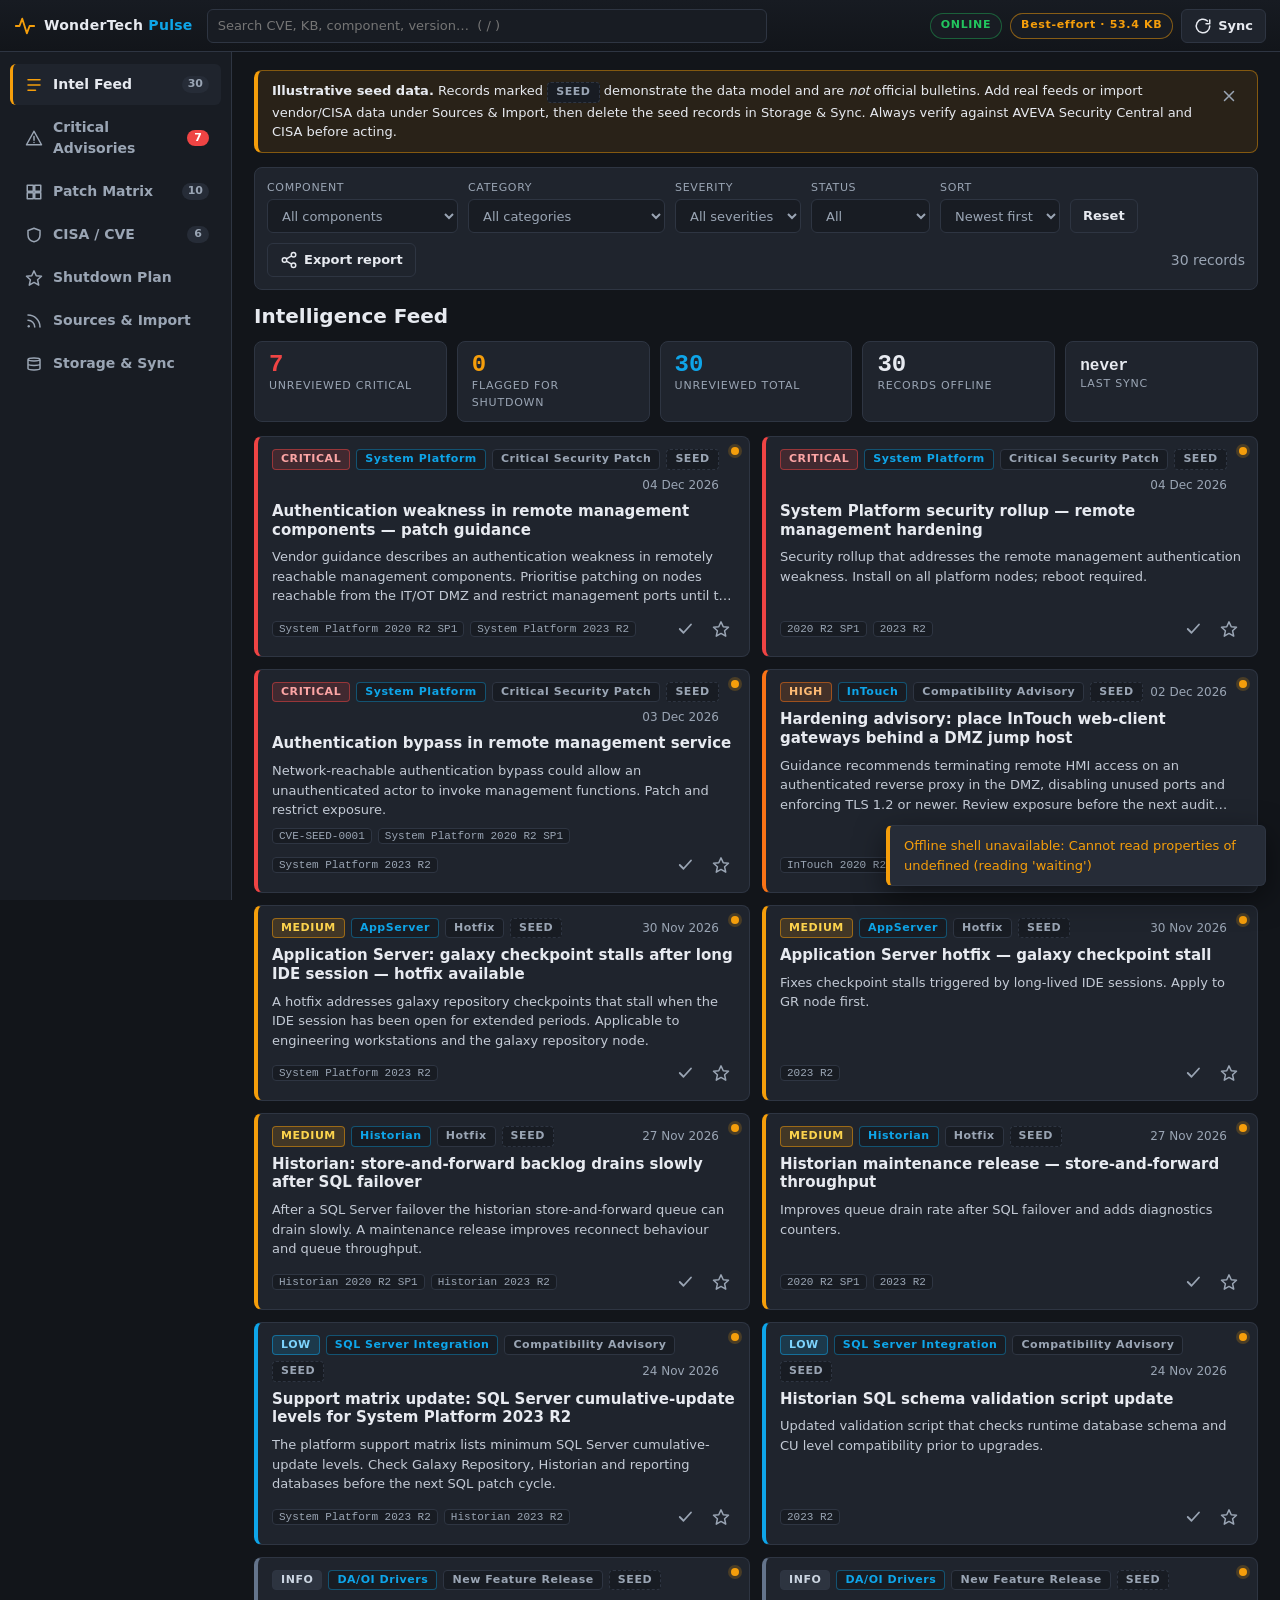
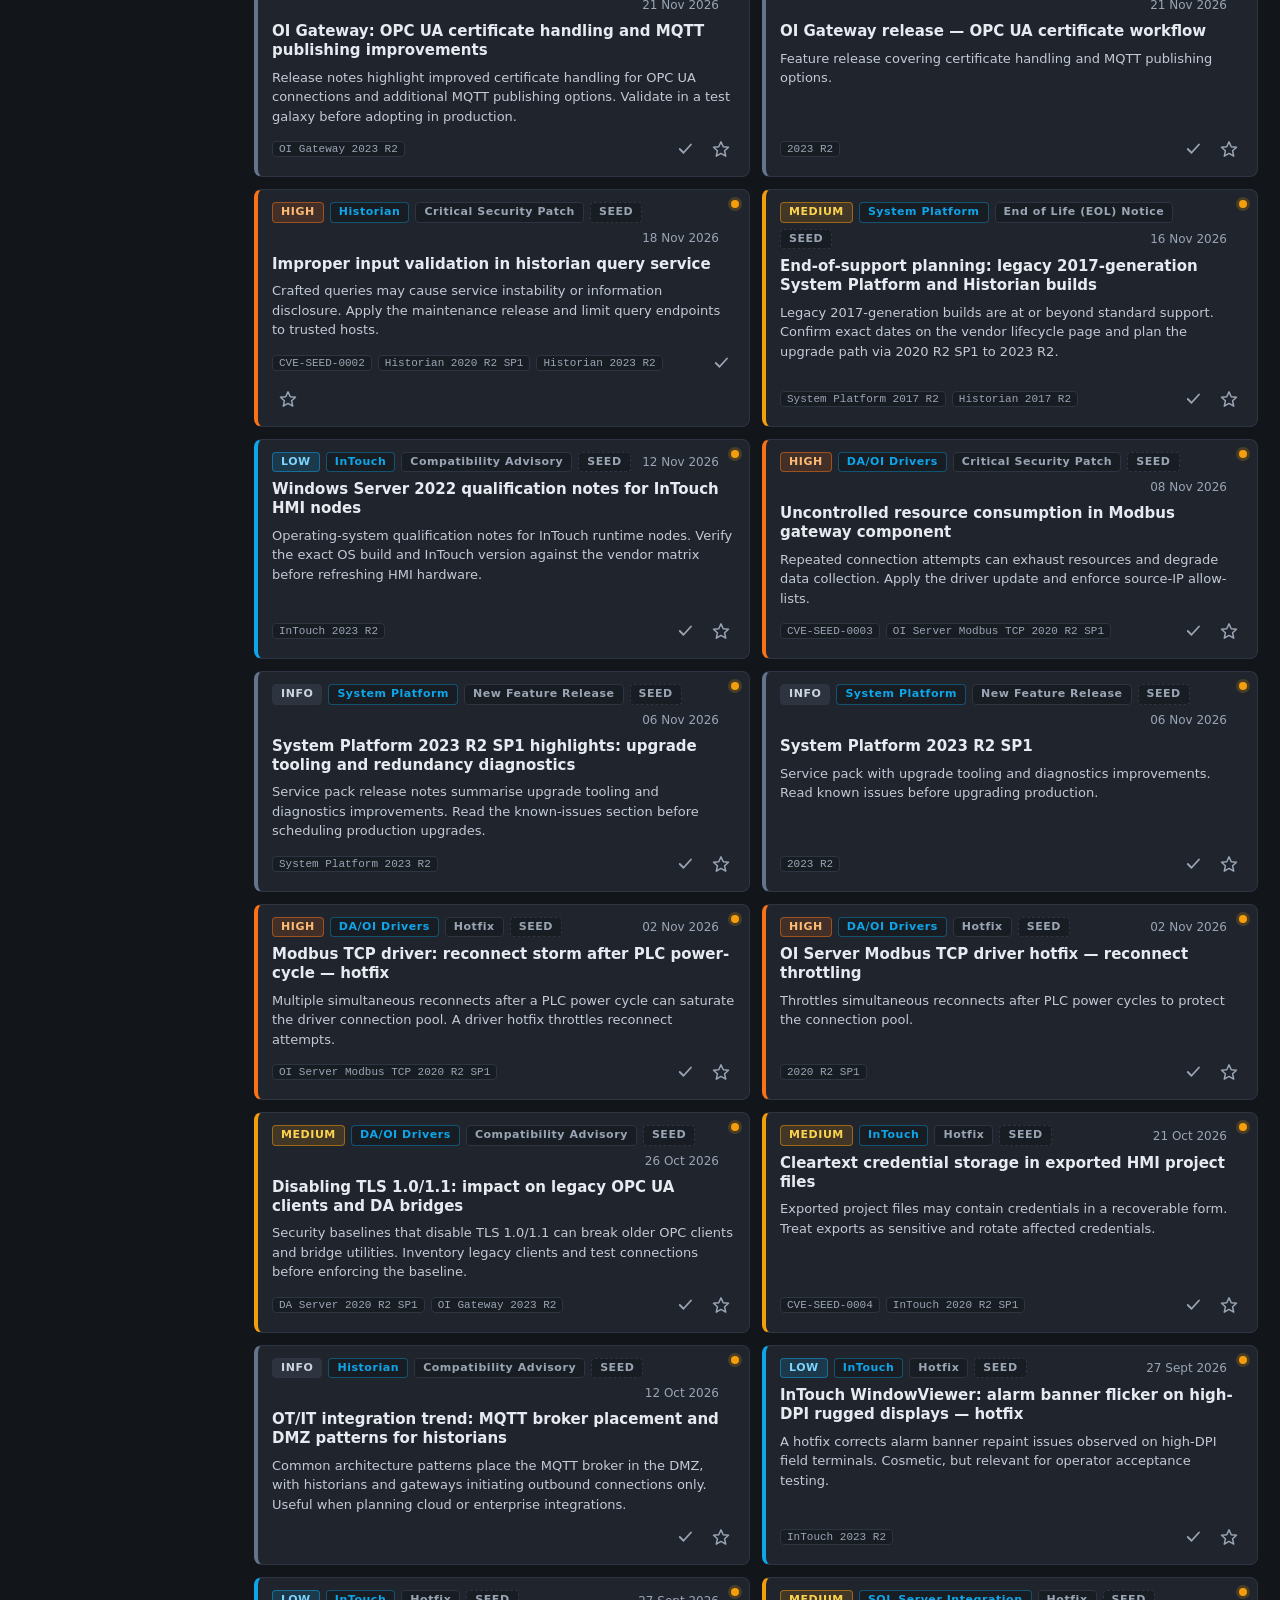
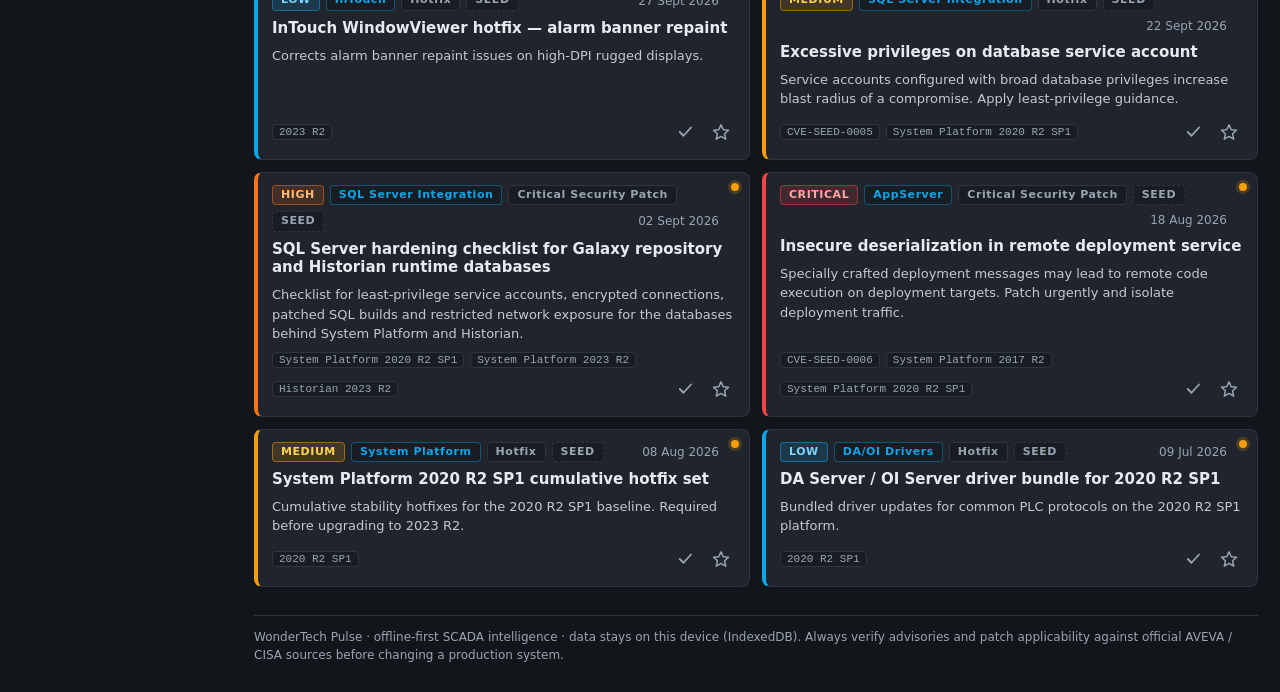
==== index.html @ a0b4e6ed "Add files via upload" ====
<!doctype html>
<html lang="en" data-theme="dark">
<head>
  <meta charset="utf-8">
  <meta name="viewport" content="width=device-width, initial-scale=1, viewport-fit=cover">
  <title>WonderTech Pulse</title>
  <meta name="description" content="Curated Wonderware / AVEVA industry news, security advisories and patch-notes aggregator for SCADA engineers. Offline-first.">
  <meta name="theme-color" content="#12151A">
  <meta name="color-scheme" content="dark">
  <meta name="mobile-web-app-capable" content="yes">
  <meta name="apple-mobile-web-app-capable" content="yes">
  <meta name="apple-mobile-web-app-status-bar-style" content="black-translucent">
  <meta name="apple-mobile-web-app-title" content="WT Pulse">
  <link rel="manifest" href="manifest.webmanifest">
  <link rel="icon" href="favicon.svg" type="image/svg+xml">
  <link rel="icon" href="favicon.ico" sizes="any">
  <link rel="apple-touch-icon" href="apple-touch-icon.png">
  <link rel="stylesheet" href="css/styles.css">
</head>
<body>

<!-- SVG icon sprite -->
<svg width="0" height="0" style="position:absolute" aria-hidden="true" focusable="false">
  <defs>
    <symbol id="i-pulse" viewBox="0 0 24 24"><polyline points="2 12 6 12 9 4 14 20 17 12 22 12" fill="none" stroke="currentColor" stroke-width="2" stroke-linecap="round" stroke-linejoin="round"/></symbol>
    <symbol id="i-feed" viewBox="0 0 24 24"><path d="M4 5h16M4 12h16M4 19h10" fill="none" stroke="currentColor" stroke-width="2" stroke-linecap="round"/></symbol>
    <symbol id="i-alert" viewBox="0 0 24 24"><path d="M12 3 2 21h20L12 3zM12 10v5M12 18v.01" fill="none" stroke="currentColor" stroke-width="2" stroke-linecap="round" stroke-linejoin="round"/></symbol>
    <symbol id="i-grid" viewBox="0 0 24 24"><path d="M3 3h8v8H3zM13 3h8v8h-8zM3 13h8v8H3zM13 13h8v8h-8z" fill="none" stroke="currentColor" stroke-width="2" stroke-linejoin="round"/></symbol>
    <symbol id="i-shield" viewBox="0 0 24 24"><path d="M12 3l8 3v6c0 5-3.5 8-8 9-4.5-1-8-4-8-9V6l8-3z" fill="none" stroke="currentColor" stroke-width="2" stroke-linejoin="round"/></symbol>
    <symbol id="i-star" viewBox="0 0 24 24"><polygon points="12 2.5 15 9 22 9.7 16.8 14.4 18.3 21.5 12 17.9 5.7 21.5 7.2 14.4 2 9.7 9 9" fill="none" stroke="currentColor" stroke-width="2" stroke-linejoin="round"/></symbol>
    <symbol id="i-rss" viewBox="0 0 24 24"><path d="M4 11a9 9 0 0 1 9 9M4 4a16 16 0 0 1 16 16" fill="none" stroke="currentColor" stroke-width="2" stroke-linecap="round"/><circle cx="5" cy="19" r="1.6" fill="currentColor"/></symbol>
    <symbol id="i-db" viewBox="0 0 24 24"><path d="M4 6c0-2.5 16-2.5 16 0s-16 2.5-16 0zM4 6v12c0 2.5 16 2.5 16 0V6M4 12c0 2.5 16 2.5 16 0" fill="none" stroke="currentColor" stroke-width="2" stroke-linejoin="round"/></symbol>
    <symbol id="i-refresh" viewBox="0 0 24 24"><path d="M21 12a9 9 0 1 1-3-6.7M21 4v5h-5" fill="none" stroke="currentColor" stroke-width="2" stroke-linecap="round" stroke-linejoin="round"/></symbol>
    <symbol id="i-download" viewBox="0 0 24 24"><path d="M12 3v12M7 10l5 5 5-5M4 21h16" fill="none" stroke="currentColor" stroke-width="2" stroke-linecap="round" stroke-linejoin="round"/></symbol>
    <symbol id="i-share" viewBox="0 0 24 24"><path d="M18 8a3 3 0 1 0 0-6 3 3 0 0 0 0 6zM6 15a3 3 0 1 0 0-6 3 3 0 0 0 0 6zM18 22a3 3 0 1 0 0-6 3 3 0 0 0 0 6zM8.6 13.5l6.8 4M15.4 6.5l-6.8 4" fill="none" stroke="currentColor" stroke-width="2" stroke-linecap="round"/></symbol>
    <symbol id="i-check" viewBox="0 0 24 24"><path d="M5 12l5 5 10-11" fill="none" stroke="currentColor" stroke-width="2.4" stroke-linecap="round" stroke-linejoin="round"/></symbol>
    <symbol id="i-x" viewBox="0 0 24 24"><path d="M6 6l12 12M18 6L6 18" fill="none" stroke="currentColor" stroke-width="2" stroke-linecap="round"/></symbol>
    <symbol id="i-plus" viewBox="0 0 24 24"><path d="M12 5v14M5 12h14" fill="none" stroke="currentColor" stroke-width="2" stroke-linecap="round"/></symbol>
    <symbol id="i-file" viewBox="0 0 24 24"><path d="M6 2h9l5 5v15H6zM14 2v6h6" fill="none" stroke="currentColor" stroke-width="2" stroke-linejoin="round"/></symbol>
    <symbol id="i-install" viewBox="0 0 24 24"><path d="M12 3v10M8 9l4 4 4-4M5 17v3h14v-3" fill="none" stroke="currentColor" stroke-width="2" stroke-linecap="round" stroke-linejoin="round"/></symbol>
  </defs>
</svg>

<a class="skip-link" href="#view">Skip to content</a>

<header class="titlebar" id="titlebar">
  <div class="tb-brand">
    <svg class="i brand-i" aria-hidden="true"><use href="#i-pulse"/></svg>
    <span class="tb-title">WonderTech <b>Pulse</b></span>
  </div>
  <div class="tb-search no-drag">
    <input id="q" type="search" placeholder="Search CVE, KB, component, version…  ( / )" aria-label="Search all records" autocomplete="off" spellcheck="false">
  </div>
  <div class="tb-actions no-drag">
    <span id="netChip" class="chip chip-ok" title="Network status">ONLINE</span>
    <button id="storageChip" class="chip chip-btn" data-action="goto-storage" title="Storage persistence status">Storage…</button>
    <button id="btnSync" class="btn" data-action="sync" title="Run feed sync and retention now"><svg class="i" aria-hidden="true"><use href="#i-refresh"/></svg><span class="btn-label">Sync</span></button>
    <button id="btnInstall" class="btn btn-accent" data-action="install" hidden><svg class="i" aria-hidden="true"><use href="#i-install"/></svg><span class="btn-label">Install</span></button>
  </div>
</header>

<div class="layout">
  <nav class="nav" id="nav" aria-label="Primary">
    <a href="#/feed" data-view="feed"><svg class="i" aria-hidden="true"><use href="#i-feed"/></svg><span class="nav-label">Intel Feed</span><span class="count" data-count="feed">0</span></a>
    <a href="#/critical" data-view="critical"><svg class="i" aria-hidden="true"><use href="#i-alert"/></svg><span class="nav-label">Critical Advisories</span><span class="count count-red" data-count="critical">0</span></a>
    <a href="#/matrix" data-view="matrix"><svg class="i" aria-hidden="true"><use href="#i-grid"/></svg><span class="nav-label">Patch Matrix</span><span class="count" data-count="matrix">0</span></a>
    <a href="#/cisa" data-view="cisa"><svg class="i" aria-hidden="true"><use href="#i-shield"/></svg><span class="nav-label">CISA / CVE</span><span class="count" data-count="cisa">0</span></a>
    <a href="#/flagged" data-view="flagged"><svg class="i" aria-hidden="true"><use href="#i-star"/></svg><span class="nav-label">Shutdown Plan</span><span class="count count-amber" data-count="flagged">0</span></a>
    <a href="#/sources" data-view="sources"><svg class="i" aria-hidden="true"><use href="#i-rss"/></svg><span class="nav-label">Sources &amp; Import</span></a>
    <a href="#/storage" data-view="storage"><svg class="i" aria-hidden="true"><use href="#i-db"/></svg><span class="nav-label">Storage &amp; Sync</span></a>
  </nav>

  <main id="main">
    <div id="banner" class="banner" hidden></div>

    <section id="filters" class="filters" aria-label="Filters">
      <label>Component
        <select data-filter="component"><option value="">All components</option></select>
      </label>
      <label>Category
        <select data-filter="category"><option value="">All categories</option></select>
      </label>
      <label>Severity
        <select data-filter="severity"><option value="">All severities</option></select>
      </label>
      <label>Status
        <select data-filter="status">
          <option value="all">All</option>
          <option value="unread">Unreviewed</option>
          <option value="read">Reviewed</option>
        </select>
      </label>
      <label>Sort
        <select data-filter="sort">
          <option value="date-desc">Newest first</option>
          <option value="date-asc">Oldest first</option>
          <option value="severity">Severity</option>
          <option value="component">Component</option>
        </select>
      </label>
      <button class="btn ghost" data-action="clear-filters" type="button">Reset</button>
      <button class="btn" data-action="open-export" type="button"><svg class="i" aria-hidden="true"><use href="#i-share"/></svg><span class="btn-label">Export report</span></button>
      <span id="resultCount" class="muted result-count" aria-live="polite"></span>
    </section>

    <section id="view" tabindex="-1" aria-live="polite"></section>

    <footer class="foot muted">
      WonderTech Pulse · offline-first SCADA intelligence · data stays on this device (IndexedDB).
      Always verify advisories and patch applicability against official AVEVA / CISA sources before changing a production system.
    </footer>
  </main>
</div>

<!-- Detail dialog -->
<dialog id="detail" aria-labelledby="detailTitle"><div class="dlg-body" id="detailBody"></div></dialog>

<!-- Export dialog -->
<dialog id="exportDlg" aria-labelledby="exportTitle">
  <div class="dlg-body">
    <div class="dlg-head"><h2 id="exportTitle">Export report</h2><button class="icon-btn" data-action="close-dialog" aria-label="Close"><svg class="i"><use href="#i-x"/></svg></button></div>
    <p class="muted">Generate an offline report for a maintenance shutdown meeting.</p>
    <fieldset class="radio-group"><legend>Scope</legend>
      <label><input type="radio" name="exScope" value="flagged" checked> Items flagged for shutdown plan</label>
      <label><input type="radio" name="exScope" value="view"> Current view (with active filters)</label>
      <label><input type="radio" name="exScope" value="all"> Everything in local database</label>
    </fieldset>
    <fieldset class="radio-group"><legend>Format</legend>
      <label><input type="radio" name="exFormat" value="text" checked> Formatted text (.txt)</label>
      <label><input type="radio" name="exFormat" value="json"> JSON (.json)</label>
    </fieldset>
    <p id="exportInfo" class="muted"></p>
    <div class="dlg-actions">
      <button class="btn btn-accent" data-action="export-download"><svg class="i"><use href="#i-download"/></svg><span class="btn-label">Download</span></button>
      <button class="btn" data-action="export-share"><svg class="i"><use href="#i-share"/></svg><span class="btn-label">Share</span></button>
      <button class="btn" data-action="export-copy"><svg class="i"><use href="#i-file"/></svg><span class="btn-label">Copy</span></button>
    </div>
  </div>
</dialog>

<!-- Add feed dialog -->
<dialog id="feedDlg" aria-labelledby="feedTitle">
  <form class="dlg-body" id="feedForm" autocomplete="off">
    <div class="dlg-head"><h2 id="feedTitle">Add custom RSS / Atom / JSON feed</h2><button type="button" class="icon-btn" data-action="close-dialog" aria-label="Close"><svg class="i"><use href="#i-x"/></svg></button></div>
    <label class="field">Feed name
      <input id="feedName" type="text" placeholder="e.g. Vendor security bulletins" required maxlength="80">
    </label>
    <label class="field">Feed URL
      <input id="feedUrl" type="url" placeholder="https://example.com/feed.xml" required>
    </label>
    <label class="field">Default component (optional)
      <select id="feedComponent"><option value="">Auto-detect from content</option></select>
    </label>
    <p class="muted small">Browsers only allow feeds that send CORS headers. If a source is blocked, configure a CORS proxy prefix under Sources &amp; Import → Settings, or import the feed file manually.</p>
    <div class="dlg-actions">
      <button class="btn btn-accent" type="submit">Test &amp; add feed</button>
      <button class="btn ghost" type="button" data-action="close-dialog">Cancel</button>
    </div>
  </form>
</dialog>

<div id="toasts" class="toasts" aria-live="polite" aria-atomic="false"></div>

<noscript><p style="padding:2rem;color:#fff">WonderTech Pulse requires JavaScript.</p></noscript>

<script src="js/db.js"></script>
<script src="js/feeds.js"></script>
<script src="js/pwa-handler.js"></script>
<script src="js/app.js"></script>
</body>
</html>
---- css/styles.css ----
/* WonderTech Pulse — industrial OT dark theme */
:root {
  --bg: #12151A;
  --panel: #1F242D;
  --panel-2: #181C23;
  --panel-3: #262C37;
  --line: #2E3542;
  --text: #E7EAF0;
  --muted: #9AA5B4;
  --amber: #F59E0B;
  --red: #EF4444;
  --cyan: #0EA5E9;
  --green: #22C55E;
  --orange: #F97316;
  --slate: #64748B;
  --radius: 8px;
  --font: "Segoe UI", system-ui, -apple-system, "Helvetica Neue", Arial, sans-serif;
  --mono: ui-monospace, "Cascadia Mono", "SF Mono", Consolas, "Liberation Mono", monospace;
  --safe-t: env(safe-area-inset-top, 0px);
  --safe-r: env(safe-area-inset-right, 0px);
  --safe-b: env(safe-area-inset-bottom, 0px);
  --safe-l: env(safe-area-inset-left, 0px);
  --nav-w: 232px;
  --tb-h: 52px;
}

* { box-sizing: border-box; }
html { color-scheme: dark; -webkit-text-size-adjust: 100%; }
body {
  margin: 0;
  background: var(--bg);
  color: var(--text);
  font: 14px/1.5 var(--font);
  min-height: 100vh;
  padding-left: var(--safe-l);
  padding-right: var(--safe-r);
}
a { color: var(--cyan); }
h1, h2, h3, h4 { margin: 0; line-height: 1.25; }
button, input, select, textarea { font: inherit; color: inherit; }
.muted { color: var(--muted); }
.small { font-size: 12px; }
.mono { font-family: var(--mono); }
[hidden] { display: none !important; }
.i { width: 18px; height: 18px; flex: none; }
.skip-link { position: absolute; left: -999px; top: 0; background: var(--amber); color: #000; padding: 8px 12px; z-index: 200; }
.skip-link:focus { left: 8px; top: 8px; }
:focus-visible { outline: 2px solid var(--cyan); outline-offset: 2px; }

/* ---------- Title bar (Window Controls Overlay aware) ---------- */
.titlebar {
  position: sticky; top: 0; z-index: 60;
  display: flex; align-items: center; gap: 14px;
  height: calc(var(--tb-h) + var(--safe-t));
  padding: var(--safe-t) 14px 0 14px;
  background: linear-gradient(180deg, #171B22, #12151A);
  border-bottom: 1px solid var(--line);
  -webkit-app-region: drag; app-region: drag;
  user-select: none;
}
.no-drag, .titlebar button, .titlebar input, .titlebar select { -webkit-app-region: no-drag; app-region: no-drag; }
.tb-brand { display: flex; align-items: center; gap: 8px; white-space: nowrap; }
.brand-i { color: var(--amber); width: 22px; height: 22px; }
.tb-title { font-weight: 600; letter-spacing: .02em; }
.tb-title b { color: var(--cyan); }
.tb-search { flex: 1 1 280px; max-width: 560px; }
.tb-search input {
  width: 100%; height: 34px; padding: 0 12px;
  background: var(--panel-2); border: 1px solid var(--line); border-radius: 6px;
}
.tb-search input:focus { border-color: var(--cyan); outline: none; box-shadow: 0 0 0 2px rgba(14,165,233,.25); }
.tb-actions { display: flex; align-items: center; gap: 8px; margin-left: auto; }

@media (display-mode: window-controls-overlay) {
  :root { --tb-h: env(titlebar-area-height, 40px); }
  .titlebar {
    height: env(titlebar-area-height, 40px);
    padding-top: 0;
    padding-left: calc(env(titlebar-area-x, 0px) + 12px);
    padding-right: calc(100vw - env(titlebar-area-x, 0px) - env(titlebar-area-width, 100vw) + 12px);
  }
  .tb-search input, .titlebar .btn, .titlebar .chip { height: 28px; }
  .titlebar .btn { padding: 0 10px; }
}
html.wco .titlebar { box-shadow: none; }

/* ---------- Chips / buttons ---------- */
.chip {
  display: inline-flex; align-items: center; height: 26px; padding: 0 10px;
  border-radius: 999px; font-size: 11px; font-weight: 700; letter-spacing: .06em;
  border: 1px solid var(--line); background: var(--panel-2); color: var(--muted);
  white-space: nowrap;
}
.chip-ok { color: var(--green); border-color: rgba(34,197,94,.4); }
.chip-bad { color: var(--red); border-color: rgba(239,68,68,.5); }
.chip-warn { color: var(--amber); border-color: rgba(245,158,11,.5); }
.chip-btn { cursor: pointer; }
.chip-btn:hover { background: var(--panel-3); }

.btn {
  display: inline-flex; align-items: center; justify-content: center; gap: 6px;
  height: 34px; padding: 0 12px; border-radius: 6px; cursor: pointer;
  background: var(--panel); border: 1px solid var(--line); color: var(--text);
  font-weight: 600; font-size: 13px; white-space: nowrap;
}
.btn:hover { background: var(--panel-3); }
.btn:disabled { opacity: .55; cursor: progress; }
.btn-accent { background: var(--amber); border-color: var(--amber); color: #1A1204; }
.btn-accent:hover { background: #FBB02F; }
.btn-danger { background: transparent; border-color: rgba(239,68,68,.6); color: var(--red); }
.btn-danger:hover { background: rgba(239,68,68,.12); }
.btn.ghost { background: transparent; }
.icon-btn {
  display: inline-grid; place-items: center; width: 30px; height: 30px; border-radius: 6px;
  background: transparent; border: 1px solid transparent; color: var(--muted); cursor: pointer;
}
.icon-btn:hover { background: var(--panel-3); color: var(--text); }
.icon-btn[aria-pressed="true"] { color: var(--amber); }
.icon-btn[aria-pressed="true"] svg { fill: currentColor; }
.spin .i { animation: spin 1s linear infinite; }
@keyframes spin { to { transform: rotate(360deg); } }

/* ---------- Layout ---------- */
.layout { display: grid; grid-template-columns: var(--nav-w) minmax(0, 1fr); min-height: calc(100vh - var(--tb-h)); }
.nav {
  position: sticky; top: calc(var(--tb-h) + var(--safe-t)); align-self: start;
  height: calc(100vh - var(--tb-h) - var(--safe-t));
  padding: 12px 10px; background: var(--panel-2); border-right: 1px solid var(--line);
  display: flex; flex-direction: column; gap: 2px; overflow-y: auto;
}
.nav a {
  display: flex; align-items: center; gap: 10px; padding: 10px 12px; border-radius: 6px;
  color: var(--muted); text-decoration: none; font-weight: 600;
  border-left: 3px solid transparent;
}
.nav a:hover { background: var(--panel); color: var(--text); }
.nav a.active { background: var(--panel); color: var(--text); border-left-color: var(--amber); }
.nav a.active .i { color: var(--amber); }
.nav-label { flex: 1; }
.count {
  min-width: 22px; padding: 0 6px; text-align: center; border-radius: 999px;
  font-size: 11px; font-weight: 700; background: var(--panel-3); color: var(--muted);
}
.count-red { background: var(--red); color: #fff; }
.count-amber { background: var(--amber); color: #1A1204; }
#main { padding: 18px 22px calc(28px + var(--safe-b)); min-width: 0; }
#view { outline: none; }

/* ---------- Banner / filters ---------- */
.banner {
  display: flex; gap: 12px; align-items: flex-start; justify-content: space-between;
  background: rgba(245,158,11,.1); border: 1px solid rgba(245,158,11,.45);
  border-left: 4px solid var(--amber); border-radius: var(--radius);
  padding: 10px 14px; margin-bottom: 14px; font-size: 13px;
}
.banner.info { background: rgba(14,165,233,.1); border-color: rgba(14,165,233,.45); border-left-color: var(--cyan); }
.filters {
  display: flex; flex-wrap: wrap; gap: 10px; align-items: flex-end;
  padding: 12px; margin-bottom: 14px; background: var(--panel); border: 1px solid var(--line); border-radius: var(--radius);
}
.filters label { display: flex; flex-direction: column; gap: 3px; font-size: 11px; color: var(--muted); text-transform: uppercase; letter-spacing: .06em; }
select, input[type="text"], input[type="url"], input[type="number"], input[type="search"], textarea {
  background: var(--panel-2); border: 1px solid var(--line); border-radius: 6px; padding: 6px 10px; min-height: 34px;
  text-transform: none; letter-spacing: normal; font-size: 13px;
}
select:focus, input:focus, textarea:focus { border-color: var(--cyan); outline: none; box-shadow: 0 0 0 2px rgba(14,165,233,.25); }
.result-count { margin-left: auto; align-self: center; }

/* ---------- Stats strip ---------- */
.stats { display: grid; grid-template-columns: repeat(auto-fit, minmax(150px, 1fr)); gap: 10px; margin-bottom: 14px; }
.stat { background: var(--panel); border: 1px solid var(--line); border-radius: var(--radius); padding: 10px 14px; }
.stat .n { font: 700 24px/1.1 var(--mono); }
.stat .l { font-size: 11px; color: var(--muted); text-transform: uppercase; letter-spacing: .07em; }
.stat.red .n { color: var(--red); }
.stat.amber .n { color: var(--amber); }
.stat.cyan .n { color: var(--cyan); }
.view-head { display: flex; align-items: center; gap: 12px; margin: 4px 0 12px; flex-wrap: wrap; }
.view-head h1 { font-size: 20px; }
.view-head .spacer { flex: 1; }

/* ---------- Cards ---------- */
.cards { display: grid; grid-template-columns: repeat(auto-fill, minmax(min(100%, 420px), 1fr)); gap: 12px; }
.card {
  position: relative; background: var(--panel); border: 1px solid var(--line); border-left: 4px solid var(--slate);
  border-radius: var(--radius); padding: 12px 14px; cursor: pointer; display: flex; flex-direction: column; gap: 8px;
}
.card:hover { background: var(--panel-3); }
.card.sev-critical { border-left-color: var(--red); }
.card.sev-high { border-left-color: var(--orange); }
.card.sev-medium { border-left-color: var(--amber); }
.card.sev-low { border-left-color: var(--cyan); }
.card.sev-info { border-left-color: var(--slate); }
.card.unread::after {
  content: ""; position: absolute; top: 10px; right: 10px; width: 8px; height: 8px; border-radius: 50%; background: var(--amber);
  box-shadow: 0 0 0 3px rgba(245,158,11,.2);
}
.card-top { display: flex; flex-wrap: wrap; gap: 6px; align-items: center; padding-right: 16px; }
.card h3 { font-size: 15px; }
.card p { margin: 0; color: #C3CAD5; font-size: 13px; display: -webkit-box; -webkit-line-clamp: 3; -webkit-box-orient: vertical; overflow: hidden; }
.card-foot { display: flex; align-items: center; gap: 6px; flex-wrap: wrap; margin-top: auto; }
.card-foot .spacer { flex: 1; }
.time { font-size: 12px; color: var(--muted); margin-left: auto; }

.badge {
  display: inline-block; padding: 1px 8px; border-radius: 4px; font-size: 11px; font-weight: 700;
  letter-spacing: .05em; border: 1px solid var(--line); background: var(--panel-2); color: var(--muted); white-space: nowrap;
}
.badge.sev-critical { background: rgba(239,68,68,.16); color: #FCA5A5; border-color: rgba(239,68,68,.5); }
.badge.sev-high { background: rgba(249,115,22,.16); color: #FDBA74; border-color: rgba(249,115,22,.5); }
.badge.sev-medium { background: rgba(245,158,11,.16); color: #FCD34D; border-color: rgba(245,158,11,.5); }
.badge.sev-low { background: rgba(14,165,233,.16); color: #7DD3FC; border-color: rgba(14,165,233,.5); }
.badge.sev-info { background: rgba(100,116,139,.2); color: #CBD5E1; }
.badge.comp { color: var(--cyan); border-color: rgba(14,165,233,.4); }
.badge.seed { color: var(--muted); border-style: dashed; }
.badge.rem-open { color: #FCA5A5; border-color: rgba(239,68,68,.5); }
.badge.rem-mitigated { color: #FCD34D; border-color: rgba(245,158,11,.5); }
.badge.rem-patched { color: #86EFAC; border-color: rgba(34,197,94,.5); }
.badge.rem-not-affected { color: #CBD5E1; }
.vchip { font: 11px var(--mono); padding: 1px 6px; border-radius: 4px; background: var(--panel-2); border: 1px solid var(--line); color: var(--muted); }

/* ---------- Tables ---------- */
.table-wrap { overflow-x: auto; border: 1px solid var(--line); border-radius: var(--radius); background: var(--panel); margin-bottom: 16px; }
table { width: 100%; border-collapse: collapse; font-size: 13px; min-width: 760px; }
th, td { padding: 9px 12px; text-align: left; vertical-align: top; border-bottom: 1px solid var(--line); }
th { font-size: 11px; text-transform: uppercase; letter-spacing: .07em; color: var(--muted); background: var(--panel-2); position: sticky; top: 0; }
tbody tr { cursor: pointer; }
tbody tr:hover { background: var(--panel-3); }
tbody tr:last-child td { border-bottom: 0; }
.cvss { font: 700 13px var(--mono); }
.cvss.c { color: var(--red); } .cvss.h { color: var(--orange); } .cvss.m { color: var(--amber); } .cvss.l { color: var(--cyan); }
.group-title { display: flex; align-items: center; gap: 10px; margin: 18px 0 8px; font-size: 15px; }
.group-title .badge { font-weight: 600; }

/* ---------- Panels (sources/storage) ---------- */
.panel { background: var(--panel); border: 1px solid var(--line); border-radius: var(--radius); padding: 14px 16px; margin-bottom: 14px; }
.panel h2 { font-size: 15px; margin-bottom: 10px; }
.panel-grid { display: grid; grid-template-columns: repeat(auto-fit, minmax(min(100%, 420px), 1fr)); gap: 14px; }
.row { display: flex; gap: 10px; align-items: center; flex-wrap: wrap; }
.row.between { justify-content: space-between; }
.meter { height: 10px; border-radius: 999px; background: var(--panel-2); border: 1px solid var(--line); overflow: hidden; margin: 8px 0; }
.meter > span { display: block; height: 100%; background: linear-gradient(90deg, var(--cyan), var(--amber)); min-width: 2px; }
.kv { display: grid; grid-template-columns: max-content 1fr; gap: 4px 14px; margin: 0; }
.kv dt { color: var(--muted); }
.kv dd { margin: 0; word-break: break-word; }
.inspector-line { font: 600 13px var(--mono); padding: 10px 12px; background: var(--panel-2); border: 1px solid var(--line); border-radius: 6px; }
.ok { color: var(--green); } .bad { color: var(--red); } .warn { color: var(--amber); }
.empty { text-align: center; padding: 48px 16px; color: var(--muted); border: 1px dashed var(--line); border-radius: var(--radius); }
.cap-list { list-style: none; margin: 0; padding: 0; display: grid; gap: 6px; }
.cap-list li { display: flex; gap: 8px; align-items: baseline; }
.dot { width: 9px; height: 9px; border-radius: 50%; background: var(--slate); flex: none; transform: translateY(1px); }
.dot.on { background: var(--green); } .dot.off { background: var(--red); } .dot.mid { background: var(--amber); }
.field { display: flex; flex-direction: column; gap: 4px; margin-bottom: 12px; font-size: 12px; color: var(--muted); }
.field input, .field select, .field textarea { color: var(--text); }
textarea { width: 100%; resize: vertical; }

/* ---------- Dialogs ---------- */
dialog {
  width: min(760px, calc(100vw - 24px)); max-height: calc(100vh - 24px); padding: 0;
  background: var(--panel); color: var(--text); border: 1px solid var(--line); border-radius: 12px;
  box-shadow: 0 24px 80px rgba(0,0,0,.6);
}
dialog::backdrop { background: rgba(5,7,10,.72); backdrop-filter: blur(2px); }
.dlg-body { padding: 18px 20px 20px; max-height: calc(100vh - 26px); overflow-y: auto; }
.dlg-head { display: flex; align-items: flex-start; gap: 12px; margin-bottom: 10px; }
.dlg-head h2 { flex: 1; font-size: 18px; }
.dlg-actions { display: flex; flex-wrap: wrap; gap: 8px; margin-top: 14px; }
.dl { display: grid; grid-template-columns: max-content 1fr; gap: 6px 16px; margin: 14px 0; padding: 12px; background: var(--panel-2); border: 1px solid var(--line); border-radius: 6px; font-size: 13px; }
.dl dt { color: var(--muted); } .dl dd { margin: 0; word-break: break-word; }
.detail-text { white-space: pre-wrap; color: #D0D6E0; margin: 10px 0; }
.radio-group { border: 1px solid var(--line); border-radius: 6px; margin: 10px 0; padding: 8px 12px; }
.radio-group legend { color: var(--muted); font-size: 11px; text-transform: uppercase; letter-spacing: .07em; padding: 0 6px; }
.radio-group label { display: flex; gap: 8px; align-items: center; padding: 3px 0; }

/* ---------- Toasts ---------- */
.toasts { position: fixed; z-index: 300; right: calc(14px + var(--safe-r)); bottom: calc(14px + var(--safe-b)); display: grid; gap: 8px; max-width: min(380px, calc(100vw - 28px)); }
.toast { background: var(--panel-3); border: 1px solid var(--line); border-left: 4px solid var(--cyan); border-radius: 6px; padding: 10px 14px; box-shadow: 0 10px 30px rgba(0,0,0,.5); font-size: 13px; display: flex; gap: 10px; align-items: center; animation: pop .18s ease-out; }
.toast.ok { border-left-color: var(--green); } .toast.warn { border-left-color: var(--amber); } .toast.err { border-left-color: var(--red); }
.toast button { margin-left: auto; }
@keyframes pop { from { transform: translateY(8px); opacity: 0; } to { transform: none; opacity: 1; } }
.foot { margin-top: 28px; padding-top: 12px; border-top: 1px solid var(--line); font-size: 12px; }

/* ---------- Responsive ---------- */
@media (max-width: 900px) {
  .layout { grid-template-columns: 1fr; }
  .nav {
    position: fixed; z-index: 70; top: auto; bottom: 0; left: 0; right: 0; height: auto;
    flex-direction: row; overflow-x: auto; padding: 6px 6px calc(6px + var(--safe-b));
    border-right: 0; border-top: 1px solid var(--line);
  }
  .nav a { flex-direction: column; gap: 2px; padding: 6px 10px; font-size: 10px; border-left: 0; border-top: 3px solid transparent; min-width: 68px; text-align: center; position: relative; }
  .nav a.active { border-top-color: var(--amber); }
  .nav .count { position: absolute; top: 0; right: 6px; font-size: 10px; min-width: 18px; }
  #main { padding: 12px 12px calc(90px + var(--safe-b)); }
  .tb-title { display: none; }
  .btn-label { display: none; }
  .titlebar .btn { padding: 0 9px; }
  .toasts { bottom: calc(80px + var(--safe-b)); }
}
@media (max-width: 560px) {
  .titlebar { gap: 8px; padding-left: 10px; padding-right: 10px; }
  #netChip { display: none; }
  .filters { padding: 10px; }
  .filters label { flex: 1 1 140px; }
  .filters .btn .btn-label { display: inline; }
}
@media (min-width: 1500px) {
  :root { --nav-w: 260px; }
  #main { padding: 22px 32px 36px; }
}
@media (prefers-reduced-motion: reduce) { * { animation: none !important; transition: none !important; } }
@media print {
  .titlebar, .nav, .filters, .toasts, .foot, .banner { display: none !important; }
  body { background: #fff; color: #000; }
  .layout { display: block; }
}
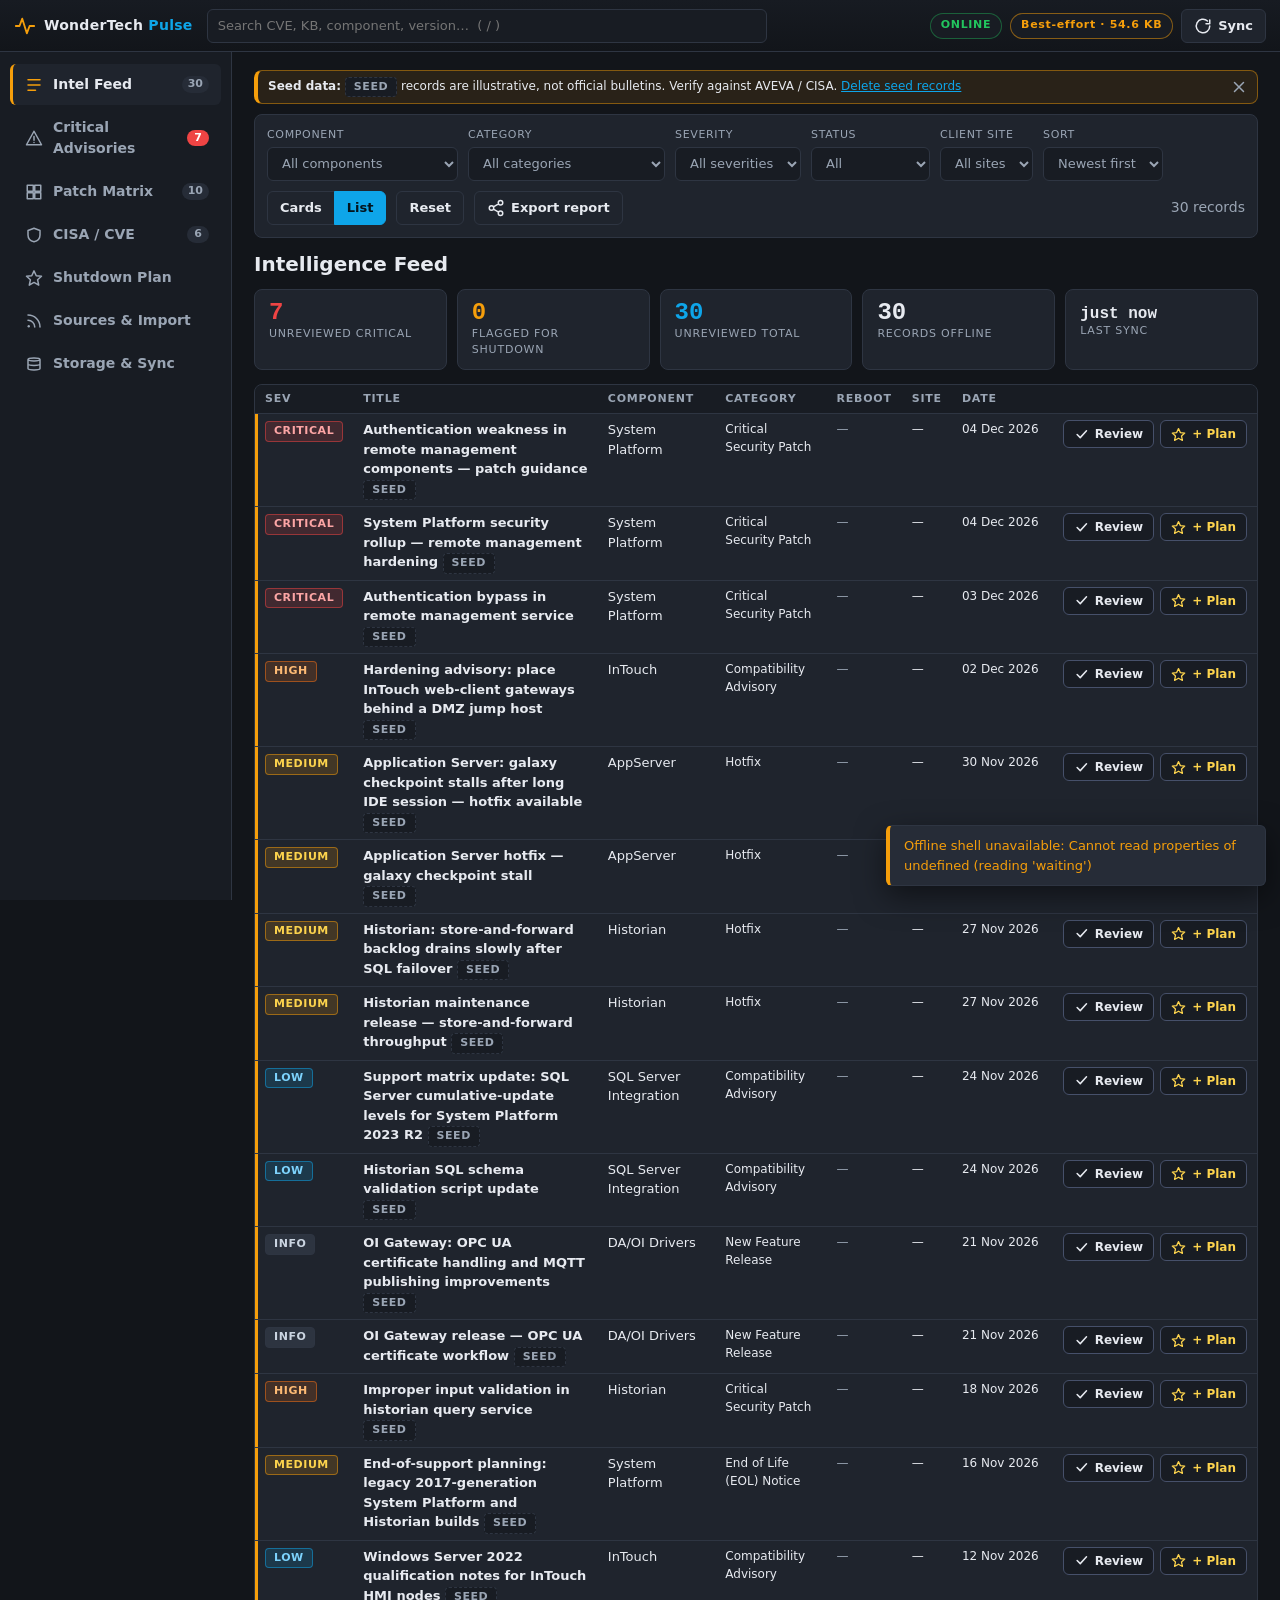
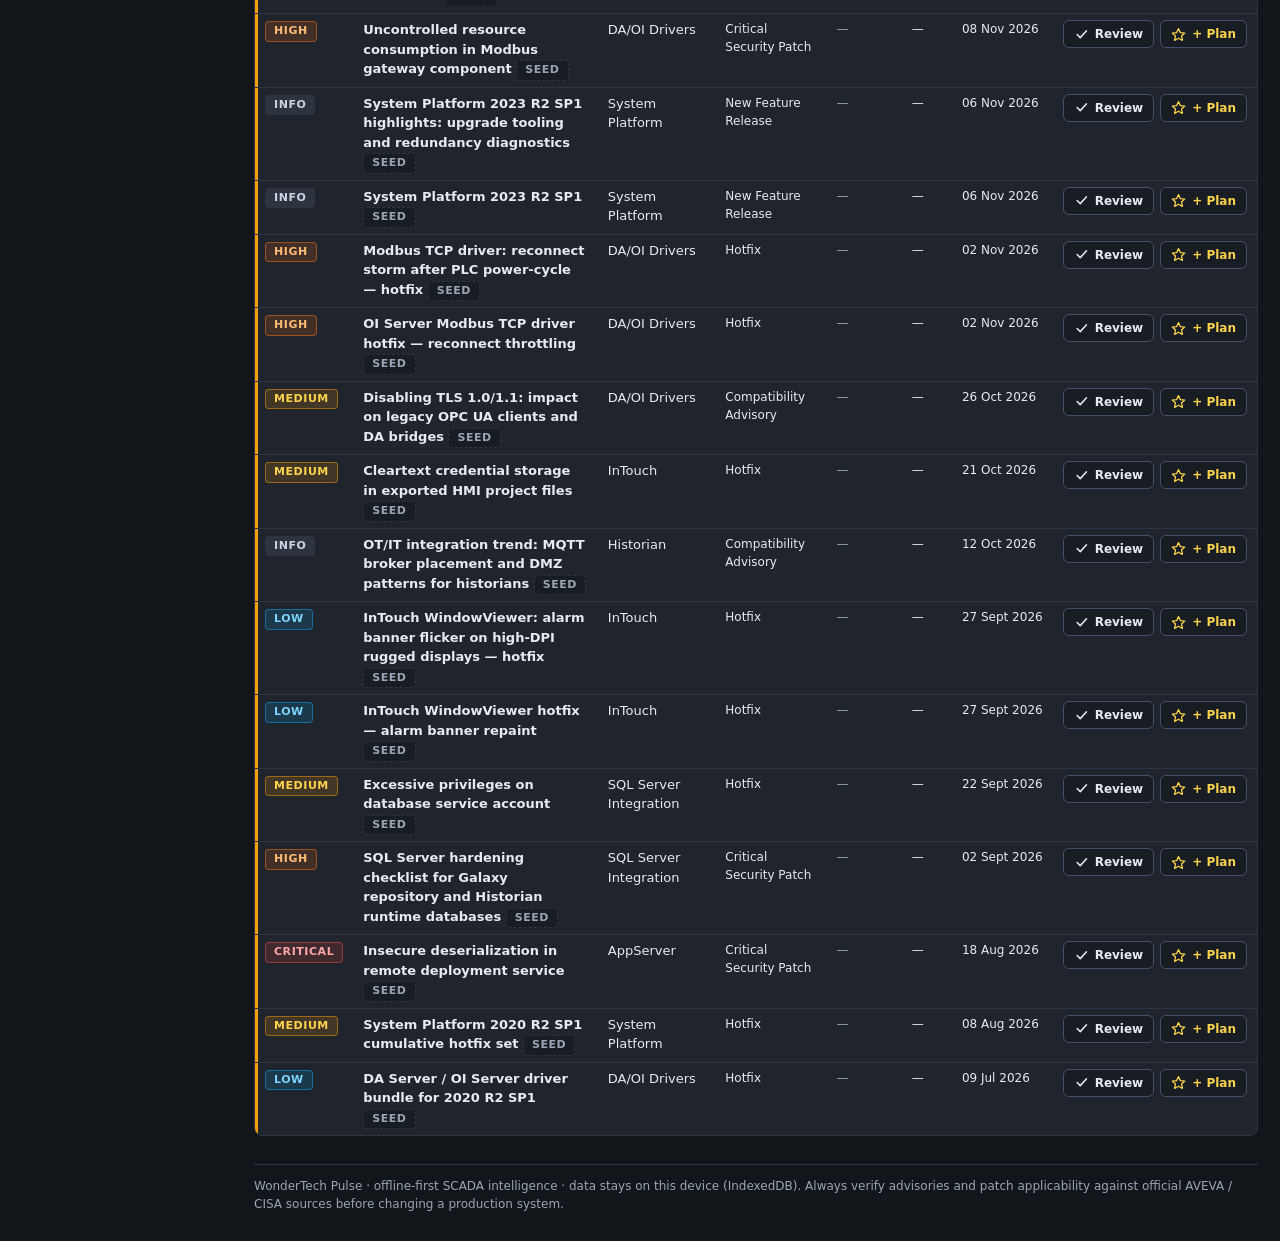
==== commit 35766095: "Add files via upload" ====
--- a/index.html
+++ b/index.html
@@ -90,6 +90,9 @@
           <option value="read">Reviewed</option>
         </select>
       </label>
+      <label>Client site
+        <select data-filter="site"><option value="">All sites</option></select>
+      </label>
       <label>Sort
         <select data-filter="sort">
           <option value="date-desc">Newest first</option>
@@ -98,6 +101,10 @@
           <option value="component">Component</option>
         </select>
       </label>
+      <div class="seg" role="group" aria-label="Layout">
+        <button type="button" class="btn" data-action="layout" data-layout="cards" aria-pressed="true">Cards</button>
+        <button type="button" class="btn" data-action="layout" data-layout="list" aria-pressed="false">List</button>
+      </div>
       <button class="btn ghost" data-action="clear-filters" type="button">Reset</button>
       <button class="btn" data-action="open-export" type="button"><svg class="i" aria-hidden="true"><use href="#i-share"/></svg><span class="btn-label">Export report</span></button>
       <span id="resultCount" class="muted result-count" aria-live="polite"></span>
@@ -126,12 +133,15 @@
       <label><input type="radio" name="exScope" value="all"> Everything in local database</label>
     </fieldset>
     <fieldset class="radio-group"><legend>Format</legend>
-      <label><input type="radio" name="exFormat" value="text" checked> Formatted text (.txt)</label>
+      <label><input type="radio" name="exFormat" value="workorder" checked> Maintenance work order (printable, save as PDF)</label>
+      <label><input type="radio" name="exFormat" value="csv"> Excel / CSV (.csv)</label>
+      <label><input type="radio" name="exFormat" value="text"> Formatted text (.txt)</label>
       <label><input type="radio" name="exFormat" value="json"> JSON (.json)</label>
     </fieldset>
     <p id="exportInfo" class="muted"></p>
     <div class="dlg-actions">
       <button class="btn btn-accent" data-action="export-download"><svg class="i"><use href="#i-download"/></svg><span class="btn-label">Download</span></button>
+      <button class="btn" data-action="export-print"><svg class="i"><use href="#i-file"/></svg><span class="btn-label">Print / PDF</span></button>
       <button class="btn" data-action="export-share"><svg class="i"><use href="#i-share"/></svg><span class="btn-label">Share</span></button>
       <button class="btn" data-action="export-copy"><svg class="i"><use href="#i-file"/></svg><span class="btn-label">Copy</span></button>
     </div>
@@ -151,6 +161,9 @@
     <label class="field">Default component (optional)
       <select id="feedComponent"><option value="">Auto-detect from content</option></select>
     </label>
+    <label class="field">Keyword filter (optional, regex — keep only matching items)
+      <input id="feedFilter" type="text" placeholder="aveva|wonderware|intouch" maxlength="200">
+    </label>
     <p class="muted small">Browsers only allow feeds that send CORS headers. If a source is blocked, configure a CORS proxy prefix under Sources &amp; Import → Settings, or import the feed file manually.</p>
     <div class="dlg-actions">
       <button class="btn btn-accent" type="submit">Test &amp; add feed</button>
--- a/css/styles.css
+++ b/css/styles.css
@@ -313,3 +313,38 @@
   body { background: #fff; color: #000; }
   .layout { display: block; }
 }
+
+/* ---------- v1.1: labelled action chips, list layout, slide-over drawer ---------- */
+.act { height: 28px; padding: 0 10px; font-size: 12px; border-color: #46506A; background: var(--panel-2); }
+.act .i { width: 15px; height: 15px; }
+.act[data-action="toggle-bm"][aria-pressed="true"] { background: rgba(245,158,11,.18); border-color: var(--amber); color: var(--amber); }
+.act[data-action="toggle-bm"][aria-pressed="true"] svg { fill: currentColor; }
+.act[data-action="toggle-read"][aria-pressed="true"] { background: rgba(34,197,94,.14); border-color: rgba(34,197,94,.7); color: #86EFAC; }
+.act[data-action="toggle-bm"]:not([aria-pressed="true"]) { color: #FCD34D; }
+.act-row { display: inline-flex; gap: 6px; justify-content: flex-end; }
+.seg { display: inline-flex; }
+.seg .btn { border-radius: 0; height: 34px; }
+.seg .btn:first-child { border-radius: 6px 0 0 6px; }
+.seg .btn:last-child { border-radius: 0 6px 6px 0; margin-left: -1px; }
+.seg .btn[aria-pressed="true"] { background: var(--cyan); border-color: var(--cyan); color: #04141D; }
+.list-table td, .list-table th { padding: 6px 10px; }
+.list-table tr.unread td:first-child { box-shadow: inset 3px 0 0 var(--amber); }
+.list-table .ttl { font-weight: 600; }
+.pill-ok { color: #86EFAC; } .pill-no { color: var(--muted); } .pill-warn { color: #FCD34D; } .pill-bad { color: #FCA5A5; }
+.banner.slim { padding: 4px 10px; margin-bottom: 10px; font-size: 12px; align-items: center; }
+.banner.slim .icon-btn { width: 24px; height: 24px; }
+
+dialog#detail {
+  width: min(580px, 100vw); max-width: 100vw; height: 100dvh; max-height: 100dvh;
+  margin: 0 0 0 auto; border-radius: 0; border-width: 0 0 0 1px;
+  animation: slidein .2s ease-out;
+}
+dialog#detail .dlg-body { max-height: 100dvh; height: 100%; padding-bottom: calc(20px + var(--safe-b)); }
+@keyframes slidein { from { transform: translateX(40px); opacity: .4; } to { transform: none; opacity: 1; } }
+.plan-grid { display: grid; grid-template-columns: 1fr 1fr; gap: 10px; margin: 12px 0; }
+.plan-grid .field { margin: 0; }
+.plan-grid .wide { grid-column: 1 / -1; }
+.hash-box { border: 1px solid var(--line); border-radius: 6px; padding: 10px 12px; margin: 12px 0; background: var(--panel-2); }
+.hash-box h3 { font-size: 13px; margin-bottom: 8px; }
+.hash-result { font: 600 12px var(--mono); word-break: break-all; margin-top: 8px; }
+@media (max-width: 560px) { .plan-grid { grid-template-columns: 1fr; } }
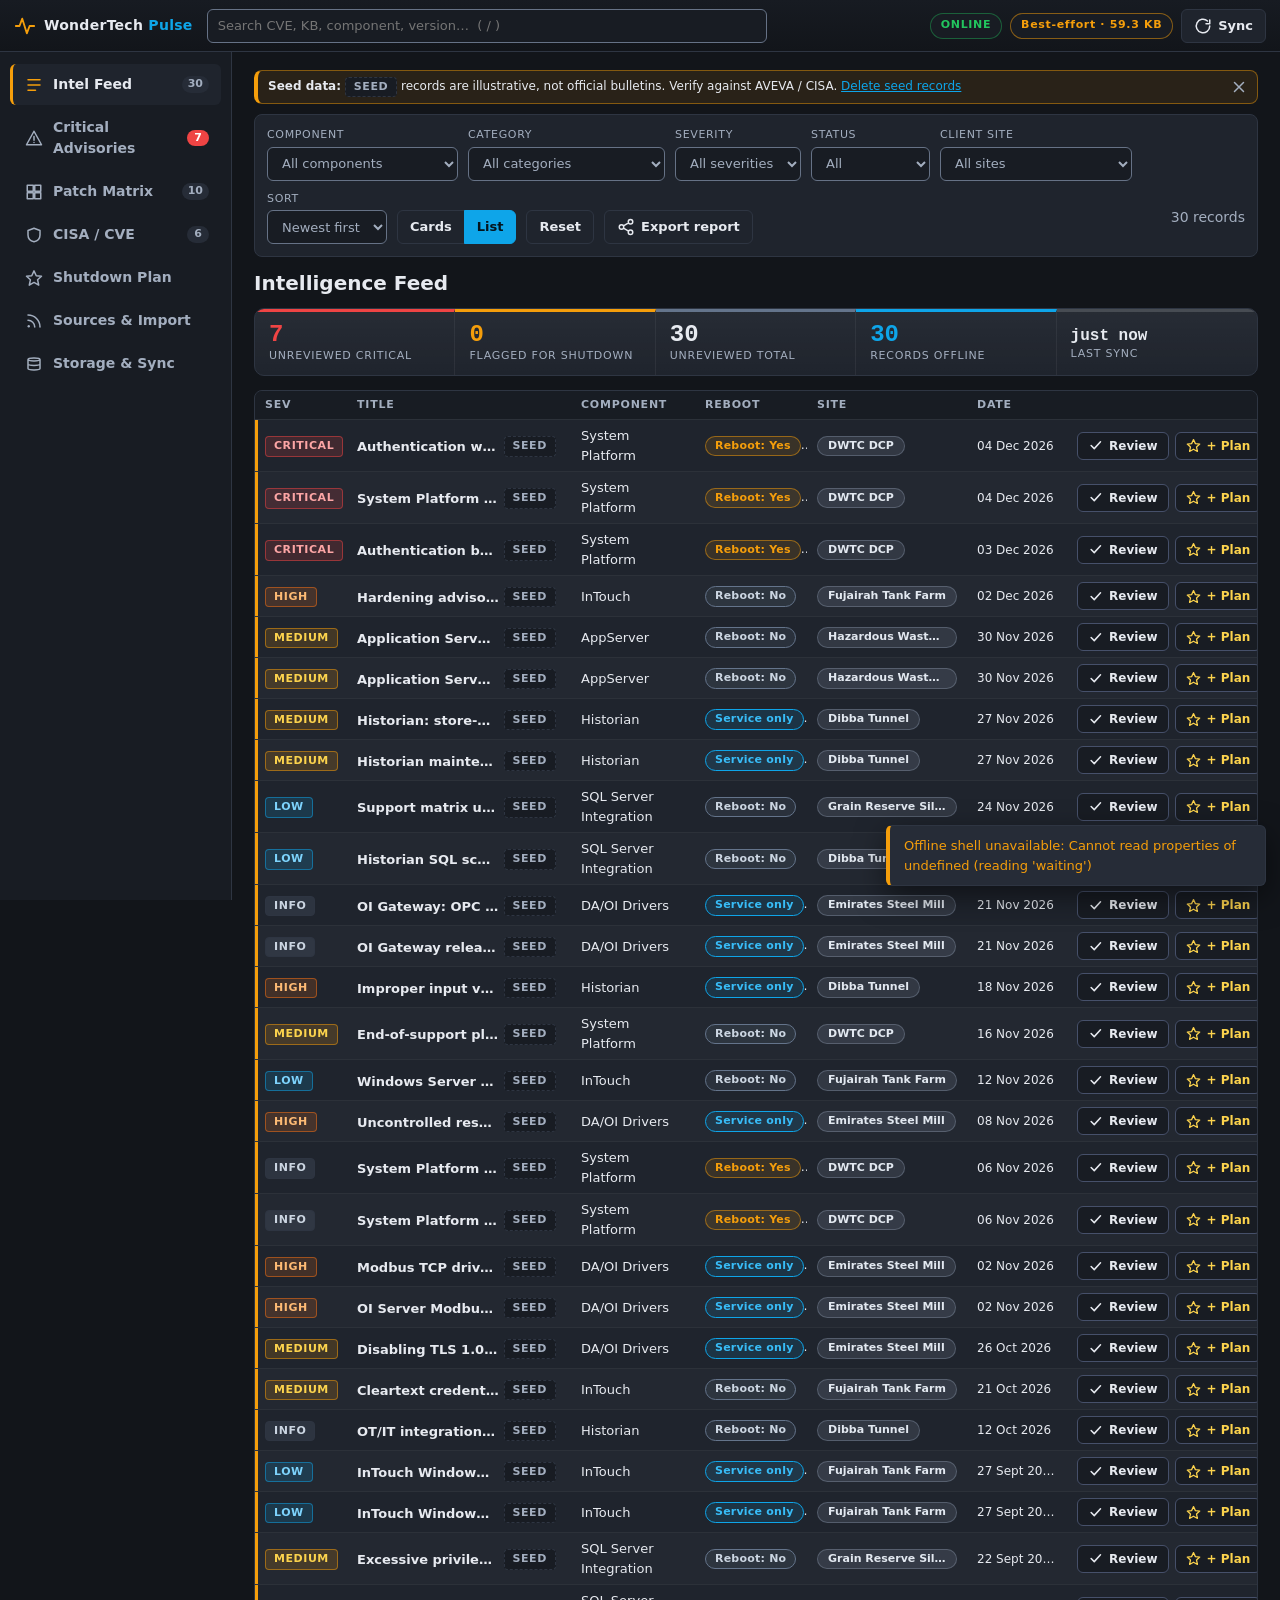
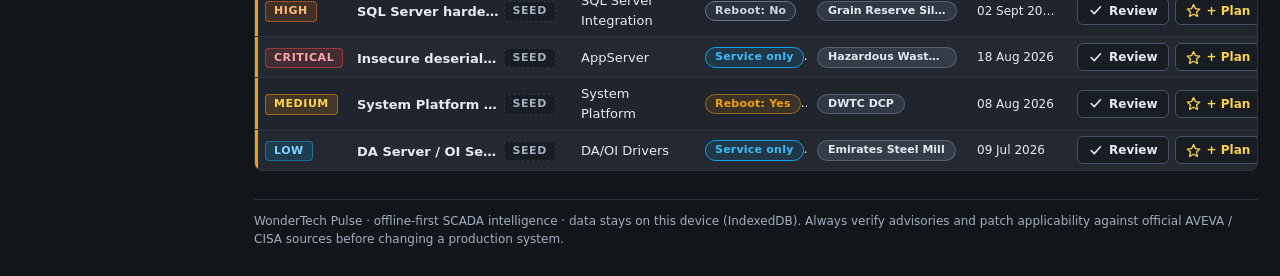
==== commit d8504278: "Add files via upload" ====
--- a/index.html
+++ b/index.html
@@ -120,10 +120,10 @@
 </div>
 
 <!-- Detail dialog -->
-<dialog id="detail" aria-labelledby="detailTitle"><div class="dlg-body" id="detailBody"></div></dialog>
+<dialog id="detail" role="dialog" aria-modal="true" aria-labelledby="detailTitle"><div class="dlg-body" id="detailBody"></div></dialog>
 
 <!-- Export dialog -->
-<dialog id="exportDlg" aria-labelledby="exportTitle">
+<dialog id="exportDlg" role="dialog" aria-modal="true" aria-labelledby="exportTitle">
   <div class="dlg-body">
     <div class="dlg-head"><h2 id="exportTitle">Export report</h2><button class="icon-btn" data-action="close-dialog" aria-label="Close"><svg class="i"><use href="#i-x"/></svg></button></div>
     <p class="muted">Generate an offline report for a maintenance shutdown meeting.</p>
@@ -149,7 +149,7 @@
 </dialog>
 
 <!-- Add feed dialog -->
-<dialog id="feedDlg" aria-labelledby="feedTitle">
+<dialog id="feedDlg" role="dialog" aria-modal="true" aria-labelledby="feedTitle">
   <form class="dlg-body" id="feedForm" autocomplete="off">
     <div class="dlg-head"><h2 id="feedTitle">Add custom RSS / Atom / JSON feed</h2><button type="button" class="icon-btn" data-action="close-dialog" aria-label="Close"><svg class="i"><use href="#i-x"/></svg></button></div>
     <label class="field">Feed name
--- a/css/styles.css
+++ b/css/styles.css
@@ -348,3 +348,90 @@
 .hash-box h3 { font-size: 13px; margin-bottom: 8px; }
 .hash-result { font: 600 12px var(--mono); word-break: break-all; margin-top: 8px; }
 @media (max-width: 560px) { .plan-grid { grid-template-columns: 1fr; } }
+
+/* ======================================================================
+   v1.2 — control-room polish, WCAG 2.2 AA fixes
+   ====================================================================== */
+:root { --muted: #A3AEBF; --ctl-border: #667286; }
+.sr-only { position: absolute; width: 1px; height: 1px; margin: -1px; padding: 0; overflow: hidden; clip: rect(0 0 0 0); white-space: nowrap; border: 0; }
+
+/* Form-control boundaries must reach 3:1 against their background (WCAG 1.4.11). */
+select, input[type="text"], input[type="url"], input[type="number"], input[type="search"], input[type="file"], textarea,
+.tb-search input { border-color: var(--ctl-border); }
+
+/* Focus: unmistakable 2px cyan ring on everything interactive (WCAG 2.4.7 / 2.4.11). */
+button:focus-visible, select:focus-visible, input:focus-visible, textarea:focus-visible, a:focus-visible,
+summary:focus-visible, [tabindex="0"]:focus-visible, .tb-search input:focus-visible {
+  outline: 2px solid #0EA5E9; outline-offset: 2px;
+}
+tr[tabindex="0"]:focus-visible { outline-offset: -2px; background: rgba(14, 165, 233, .10); }
+
+/* Tables: soft borders, gentle striping, hover highlight, clean truncation. */
+th, td { border-bottom-color: rgba(255, 255, 255, .06); }
+tbody tr:nth-child(even) { background: rgba(255, 255, 255, .018); }
+tbody tr:hover { background: rgba(14, 165, 233, .07); }
+.list-table { table-layout: fixed; min-width: 1020px; }
+.list-table th:nth-child(1) { width: 96px; }
+.list-table th:nth-child(3) { width: 128px; }
+.list-table th:nth-child(4) { width: 150px; }
+.list-table th:nth-child(5) { width: 112px; }
+.list-table th:nth-child(6) { width: 170px; }
+.list-table th:nth-child(7) { width: 104px; }
+.list-table th:nth-child(8) { width: 196px; }
+.list-table td { overflow: hidden; vertical-align: middle; }
+.list-table td.ttl { text-overflow: ellipsis; white-space: nowrap; }
+.list-table .ttl-text { display: inline-block; max-width: calc(100% - 62px); overflow: hidden; text-overflow: ellipsis; white-space: nowrap; vertical-align: bottom; }
+.list-table td.small { white-space: nowrap; text-overflow: ellipsis; }
+
+/* Reboot + site indicators. "No" keeps the muted slate as its border/dot; its text is lighter so it stays readable. */
+.rb { display: inline-block; padding: 1px 9px; border-radius: 999px; font-size: 11px; font-weight: 700; letter-spacing: .02em; border: 1px solid; white-space: nowrap; }
+.rb-yes { color: #F59E0B; background: rgba(245, 158, 11, .12); border-color: rgba(245, 158, 11, .5); }
+.rb-no { color: #CBD5E1; background: rgba(100, 116, 139, .16); border-color: #64748B; }
+.rb-service { color: #38BDF8; background: rgba(14, 165, 233, .12); border-color: #0EA5E9; }
+.sitepill { display: inline-block; max-width: 100%; overflow: hidden; text-overflow: ellipsis; white-space: nowrap; vertical-align: middle;
+  padding: 1px 10px; border-radius: 999px; font-size: 11px; font-weight: 600; color: #E2E8F0; background: rgba(148, 163, 184, .16); border: 1px solid rgba(148, 163, 184, .35); }
+.infochip { display: inline-block; padding: 3px 9px; border-radius: 6px; font-size: 12px; color: #BAE6FD; background: rgba(14, 165, 233, .12); border: 1px solid rgba(14, 165, 233, .4); }
+
+/* KPI strip: one connected header band with a status accent on each tile. */
+.stats { gap: 0; border: 1px solid var(--line); border-radius: 10px; overflow: hidden; background: var(--panel); }
+.stat { border: 0; border-top: 3px solid #64748B; border-right: 1px solid rgba(255, 255, 255, .06); border-radius: 0; background: linear-gradient(180deg, rgba(255, 255, 255, .035), transparent); }
+.stat:last-child { border-right: 0; }
+.stat.red { border-top-color: var(--red); }
+.stat.amber { border-top-color: var(--amber); }
+.stat.cyan { border-top-color: var(--cyan); }
+.stat.slate { border-top-color: #64748B; }
+.stat.slate .n { color: var(--text); }
+.stat:not(.red):not(.amber):not(.cyan):not(.slate) { border-top-color: rgba(255, 255, 255, .18); }
+
+/* Action chips: state is a class (the accessible name already flips between "Add…" and "Remove…"). */
+.act.on[data-action="toggle-bm"] { background: rgba(245, 158, 11, .18); border-color: var(--amber); color: var(--amber); }
+.act.on[data-action="toggle-bm"] svg { fill: currentColor; }
+.act.on[data-action="toggle-read"] { background: rgba(34, 197, 94, .14); border-color: rgba(34, 197, 94, .7); color: #86EFAC; }
+.act:not(.on)[data-action="toggle-bm"] { color: #FCD34D; }
+.act:not(.on)[data-action="toggle-read"] { color: var(--text); }
+
+/* Gloved / tablet operation: 44px touch targets (WCAG 2.5.5 AAA, comfortably above 2.5.8 AA). */
+@media (max-width: 768px), (pointer: coarse) {
+  .act, .btn, .seg .btn { min-height: 44px; }
+  .act { padding: 0 14px; }
+  .icon-btn { width: 44px; height: 44px; }
+  select, input[type="text"], input[type="url"], input[type="number"], input[type="search"], input[type="file"] { min-height: 44px; }
+  .nav a { min-height: 44px; }
+  .list-table td, .list-table th, tbody td { padding: 10px 12px; }
+}
+@media (prefers-contrast: more) { :root { --muted: #CBD5E1; --ctl-border: #94A3B8; } }
+
+/* Red as TEXT needs a lighter tint than the brand red to reach 4.5:1 on the dark panels. */
+.bad, .btn-danger, .cvss.c, .pill-bad { color: #F87171; }
+.btn-danger { border-color: rgba(248, 113, 113, .6); }
+
+/* Title needs room to be useful: below 1700px the Category column folds away (it is repeated in the drawer and cards). */
+.list-table { min-width: 900px; }
+.list-table th:nth-child(1) { width: 92px; }
+.list-table th:nth-child(3) { width: 124px; }
+.list-table th:nth-child(4) { width: 150px; }
+.list-table th:nth-child(5) { width: 112px; }
+.list-table th:nth-child(6) { width: 160px; }
+.list-table th:nth-child(7) { width: 100px; }
+.list-table th:nth-child(8) { width: 190px; }
+@media (max-width: 1699px) { .list-table th:nth-child(4), .list-table td:nth-child(4) { display: none; } }
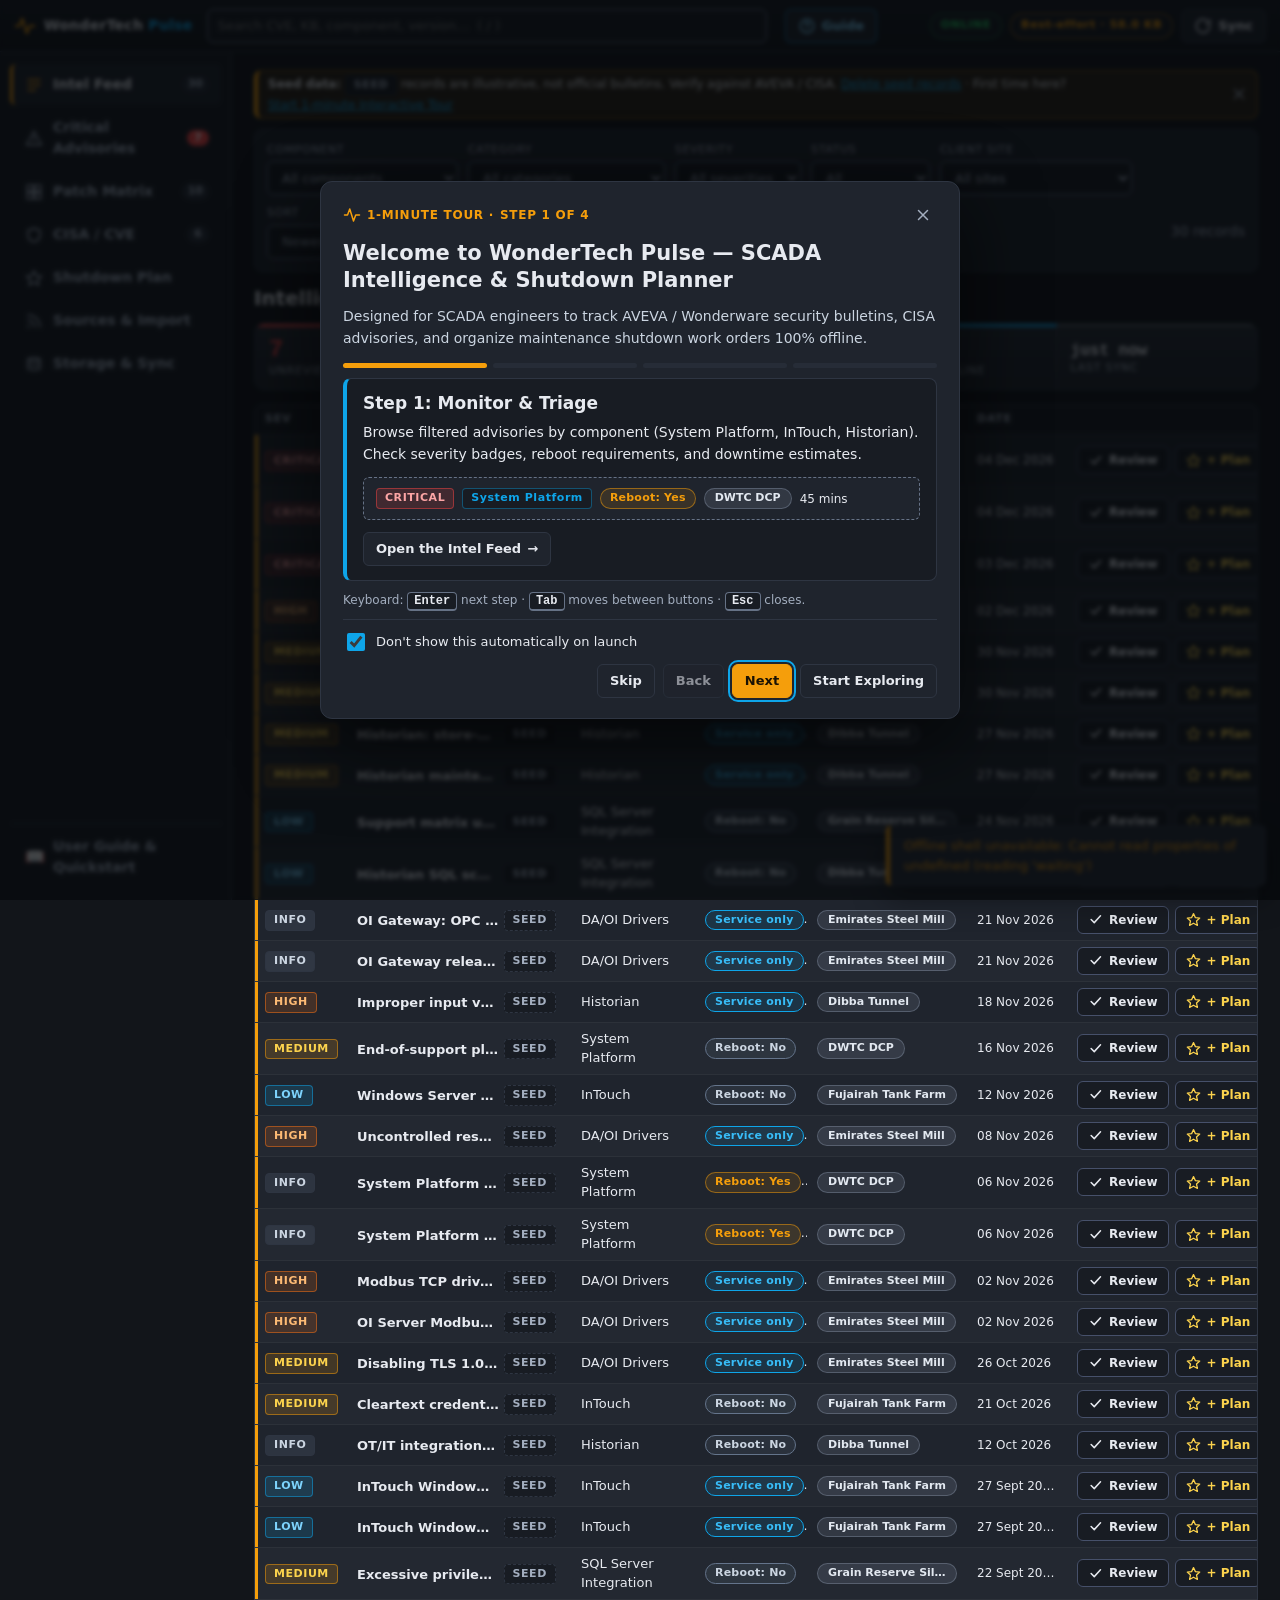
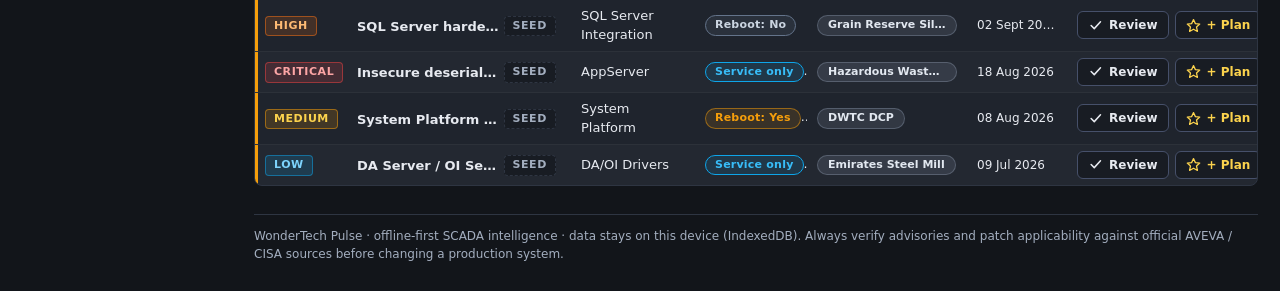
==== commit fd6d8489: "Add files via upload" ====
--- a/index.html
+++ b/index.html
@@ -38,6 +38,7 @@
     <symbol id="i-plus" viewBox="0 0 24 24"><path d="M12 5v14M5 12h14" fill="none" stroke="currentColor" stroke-width="2" stroke-linecap="round"/></symbol>
     <symbol id="i-file" viewBox="0 0 24 24"><path d="M6 2h9l5 5v15H6zM14 2v6h6" fill="none" stroke="currentColor" stroke-width="2" stroke-linejoin="round"/></symbol>
     <symbol id="i-install" viewBox="0 0 24 24"><path d="M12 3v10M8 9l4 4 4-4M5 17v3h14v-3" fill="none" stroke="currentColor" stroke-width="2" stroke-linecap="round" stroke-linejoin="round"/></symbol>
+    <symbol id="i-help" viewBox="0 0 24 24"><circle cx="12" cy="12" r="9" fill="none" stroke="currentColor" stroke-width="2"/><path d="M9.5 9.6a2.5 2.5 0 1 1 3.6 2.2c-.7.4-1.1.9-1.1 1.8M12 17v.01" fill="none" stroke="currentColor" stroke-width="2" stroke-linecap="round"/></symbol>
   </defs>
 </svg>
 
@@ -51,6 +52,7 @@
   <div class="tb-search no-drag">
     <input id="q" type="search" placeholder="Search CVE, KB, component, version…  ( / )" aria-label="Search all records" autocomplete="off" spellcheck="false">
   </div>
+  <button id="btnGuide" class="btn no-drag" data-action="open-tour" type="button" aria-label="Open application user guide and interactive tour"><svg class="i" aria-hidden="true"><use href="#i-help"/></svg><span class="btn-label">Guide</span></button>
   <div class="tb-actions no-drag">
     <span id="netChip" class="chip chip-ok" title="Network status">ONLINE</span>
     <button id="storageChip" class="chip chip-btn" data-action="goto-storage" title="Storage persistence status">Storage…</button>
@@ -68,6 +70,7 @@
     <a href="#/flagged" data-view="flagged"><svg class="i" aria-hidden="true"><use href="#i-star"/></svg><span class="nav-label">Shutdown Plan</span><span class="count count-amber" data-count="flagged">0</span></a>
     <a href="#/sources" data-view="sources"><svg class="i" aria-hidden="true"><use href="#i-rss"/></svg><span class="nav-label">Sources &amp; Import</span></a>
     <a href="#/storage" data-view="storage"><svg class="i" aria-hidden="true"><use href="#i-db"/></svg><span class="nav-label">Storage &amp; Sync</span></a>
+    <a href="#/guide" data-view="guide" class="nav-guide"><span class="nav-emoji" aria-hidden="true">📖</span><span class="nav-label">User Guide &amp; Quickstart</span></a>
   </nav>
 
   <main id="main">
@@ -106,7 +109,7 @@
         <button type="button" class="btn" data-action="layout" data-layout="list" aria-pressed="false">List</button>
       </div>
       <button class="btn ghost" data-action="clear-filters" type="button">Reset</button>
-      <button class="btn" data-action="open-export" type="button"><svg class="i" aria-hidden="true"><use href="#i-share"/></svg><span class="btn-label">Export report</span></button>
+      <button class="btn" data-action="open-export" type="button" data-tip="Download filtered records as CSV, JSON, or printable work order."><svg class="i" aria-hidden="true"><use href="#i-share"/></svg><span class="btn-label">Export report</span></button>
       <span id="resultCount" class="muted result-count" aria-live="polite"></span>
     </section>
 
@@ -172,6 +175,30 @@
   </form>
 </dialog>
 
+<!-- Interactive tour -->
+<dialog id="tourDlg" role="dialog" aria-modal="true" aria-labelledby="tourTitle" aria-describedby="tourPurpose">
+  <div class="dlg-body tour">
+    <div class="tour-top">
+      <span class="tour-kicker"><svg class="i" aria-hidden="true"><use href="#i-pulse"/></svg> 1-minute tour · <span id="tourCount">Step 1 of 4</span></span>
+      <button class="icon-btn" data-action="tour-skip" aria-label="Close tour"><svg class="i" aria-hidden="true"><use href="#i-x"/></svg></button>
+    </div>
+    <h2 id="tourTitle">Welcome to WonderTech Pulse — SCADA Intelligence &amp; Shutdown Planner</h2>
+    <p id="tourPurpose" class="tour-purpose">Designed for SCADA engineers to track AVEVA / Wonderware security bulletins, CISA advisories, and organize maintenance shutdown work orders 100% offline.</p>
+    <ol id="tourDots" class="tour-dots" aria-hidden="true"></ol>
+    <section id="tourStep" class="tour-step" aria-live="polite"></section>
+    <p class="tour-hint">Keyboard: <kbd>Enter</kbd> next step · <kbd>Tab</kbd> moves between buttons · <kbd>Esc</kbd> closes.</p>
+    <div class="tour-foot">
+      <label class="tour-check"><input type="checkbox" id="tourDontShow" checked> Don't show this automatically on launch</label>
+      <div class="tour-btns">
+        <button class="btn ghost" id="tourSkip" data-action="tour-skip" type="button">Skip</button>
+        <button class="btn" id="tourBack" data-action="tour-back" type="button">Back</button>
+        <button class="btn btn-accent" id="tourNext" data-action="tour-next" type="button">Next</button>
+        <button class="btn" id="tourStart" data-action="tour-close" type="button">Start Exploring</button>
+      </div>
+    </div>
+  </div>
+</dialog>
+
 <div id="toasts" class="toasts" aria-live="polite" aria-atomic="false"></div>
 
 <noscript><p style="padding:2rem;color:#fff">WonderTech Pulse requires JavaScript.</p></noscript>
--- a/css/styles.css
+++ b/css/styles.css
@@ -435,3 +435,90 @@
 .list-table th:nth-child(7) { width: 100px; }
 .list-table th:nth-child(8) { width: 190px; }
 @media (max-width: 1699px) { .list-table th:nth-child(4), .list-table td:nth-child(4) { display: none; } }
+
+/* ======================================================================
+   v1.3 — Shutdown Plan: illustrated empty state + work-order table
+   ====================================================================== */
+:root { --muted: #A3AEBF; } /* >= #94A3B8 (6.9:1 on #12151A, 5.9:1 on panels) */
+.empty-state { display: flex; flex-direction: column; align-items: center; text-align: center; gap: 10px;
+  padding: 44px 20px 48px; border: 1px solid var(--line); border-radius: 12px;
+  background: radial-gradient(ellipse at 50% 0%, rgba(14, 165, 233, .07), transparent 62%), var(--panel-2); }
+.empty-state .empty-art { color: #94A3B8; margin-bottom: 4px; }
+.empty-state h2 { font-size: 20px; color: var(--text); }
+.empty-state p { margin: 0 0 8px; max-width: 52ch; color: #94A3B8; font-size: 14px; line-height: 1.6; }
+
+.wo-table { min-width: 1040px; }
+.wo-table td { vertical-align: middle; }
+.wo-table th:nth-child(1) { width: 130px; }
+.wo-table th:nth-child(4) { width: 100px; }
+.wo-table th:nth-child(5) { width: 128px; }
+.wo-table th:nth-child(6) { width: 110px; }
+.wo-table th:nth-child(7) { width: 170px; }
+.wo-table th:nth-child(8) { width: 200px; }
+.wo-note { margin-top: 4px; max-width: 52ch; overflow: hidden; text-overflow: ellipsis; white-space: nowrap; font-weight: 400; }
+.btn-remove:hover { border-color: #F87171; color: #FCA5A5; }
+
+/* Focus ring on every interactive element and keyboard-focusable row. */
+:focus-visible { outline: 2px solid #0EA5E9; outline-offset: 2px; }
+tr[tabindex="0"]:focus-visible { outline-offset: -2px; }
+
+/* ======================================================================
+   v1.4 — guide, interactive tour, tooltips
+   ====================================================================== */
+.link-btn { background: none; border: 0; padding: 0; margin: 0; font: inherit; color: var(--cyan); text-decoration: underline; cursor: pointer; }
+.link-btn:hover { color: #7DD3FC; }
+kbd { font: 600 12px var(--mono); padding: 1px 6px; border: 1px solid var(--ctl-border, #667286); border-bottom-width: 2px; border-radius: 4px; background: var(--panel-2); color: var(--text); }
+
+#btnGuide { margin-left: 4px; border-color: rgba(14, 165, 233, .6); color: #7DD3FC; }
+#btnGuide:hover { background: rgba(14, 165, 233, .14); }
+.nav .nav-guide { margin-top: auto; border-top: 1px solid var(--line); border-radius: 0 0 6px 6px; padding-top: 12px; }
+.nav-emoji { width: 18px; text-align: center; font-size: 16px; line-height: 1; flex: none; }
+
+/* Tooltip */
+#wtpTip { position: fixed; z-index: 1000; max-width: 280px; padding: 6px 10px; border-radius: 6px; font-size: 12px; line-height: 1.4; font-weight: 600;
+  background: #E7EAF0; color: #12151A; border: 1px solid #fff; box-shadow: 0 6px 22px rgba(0, 0, 0, .55); }
+#wtpTip[hidden] { display: none; }
+
+/* Tour dialog */
+#tourDlg { width: min(640px, calc(100vw - 24px)); }
+.tour { display: flex; flex-direction: column; gap: 10px; padding: 18px 22px 20px; }
+.tour-top { display: flex; align-items: center; justify-content: space-between; }
+.tour-kicker { display: inline-flex; align-items: center; gap: 6px; font-size: 12px; font-weight: 700; letter-spacing: .06em; text-transform: uppercase; color: var(--amber); }
+.tour h2 { font-size: 21px; line-height: 1.3; }
+.tour-purpose { margin: 0; color: #CBD5E1; font-size: 14px; line-height: 1.6; }
+.tour-dots { display: flex; gap: 6px; list-style: none; margin: 4px 0 0; padding: 0; }
+.tour-dots li { flex: 1; height: 5px; border-radius: 3px; background: var(--panel-3); }
+.tour-dots li.done { background: rgba(14, 165, 233, .55); }
+.tour-dots li.on { background: var(--amber); }
+.tour-step { border: 1px solid var(--line); border-left: 4px solid var(--cyan); border-radius: 8px; padding: 14px 16px; background: var(--panel-2); min-height: 196px; }
+.tour-step h3 { font-size: 17px; margin-bottom: 6px; }
+.tour-step p { margin: 0 0 12px; font-size: 14px; line-height: 1.6; color: var(--text); }
+.tour-demo { display: flex; flex-wrap: wrap; align-items: center; gap: 8px; padding: 10px 12px; margin-bottom: 12px; border-radius: 6px; background: var(--panel); border: 1px dashed var(--ctl-border, #667286); pointer-events: none; }
+.tour-demo .demo-arrow { color: var(--amber); font-weight: 700; }
+.tour-demo .demo-row { padding: 3px 10px; border-radius: 6px; border: 1px solid var(--line); background: var(--panel-3); font-size: 12px; font-weight: 600; }
+.tour-demo .demo-drawer { display: inline-flex; flex-direction: column; gap: 2px; padding: 6px 12px; border-radius: 6px; border: 1px solid var(--cyan); background: rgba(14, 165, 233, .1); font-size: 12px; }
+.tour-demo .demo-drawer b { color: #7DD3FC; }
+.tour-hint { margin: 0; font-size: 12px; color: var(--muted); }
+.tour-foot { display: flex; flex-wrap: wrap; align-items: center; justify-content: space-between; gap: 10px; padding-top: 10px; border-top: 1px solid var(--line); }
+.tour-check { display: inline-flex; align-items: center; gap: 8px; font-size: 13px; cursor: pointer; }
+.tour-check input { width: 18px; height: 18px; accent-color: var(--cyan); }
+.tour-btns { display: flex; flex-wrap: wrap; gap: 8px; margin-left: auto; }
+@media (max-width: 560px) { .tour h2 { font-size: 18px; } .tour-btns { width: 100%; } .tour-btns .btn { flex: 1; } }
+
+/* Guide page */
+.guide-intro p { margin: 0 0 10px; max-width: 78ch; line-height: 1.65; }
+.guide-intro p:last-child { margin-bottom: 0; }
+.guide-steps { list-style: none; margin: 0; padding: 0; display: grid; gap: 12px; grid-template-columns: repeat(auto-fit, minmax(min(100%, 380px), 1fr)); }
+.guide-step { display: flex; gap: 12px; padding: 12px 14px; border: 1px solid var(--line); border-radius: 8px; background: var(--panel-2); }
+.guide-step h3 { font-size: 15px; margin-bottom: 4px; }
+.guide-step p { margin: 0 0 10px; font-size: 13px; line-height: 1.6; }
+.guide-num { flex: none; width: 30px; height: 30px; border-radius: 50%; display: grid; place-items: center; font-weight: 800; background: var(--amber); color: #1A1204; }
+.legend td:first-child { white-space: nowrap; width: 1%; }
+.legend td { vertical-align: middle; }
+.legend tbody tr { cursor: default; }
+.guide-list { margin: 0; padding-left: 18px; display: grid; gap: 8px; line-height: 1.55; }
+details { border-top: 1px solid var(--line); padding: 4px 0; }
+details:first-of-type { border-top: 0; }
+summary { cursor: pointer; font-weight: 600; padding: 8px 0; }
+details p { margin: 0 0 10px; color: #CBD5E1; line-height: 1.6; max-width: 80ch; }
+@media (max-width: 900px) { .nav .nav-guide { margin-top: 0; border-top: 0; padding-top: 6px; } .nav-emoji { width: auto; } }
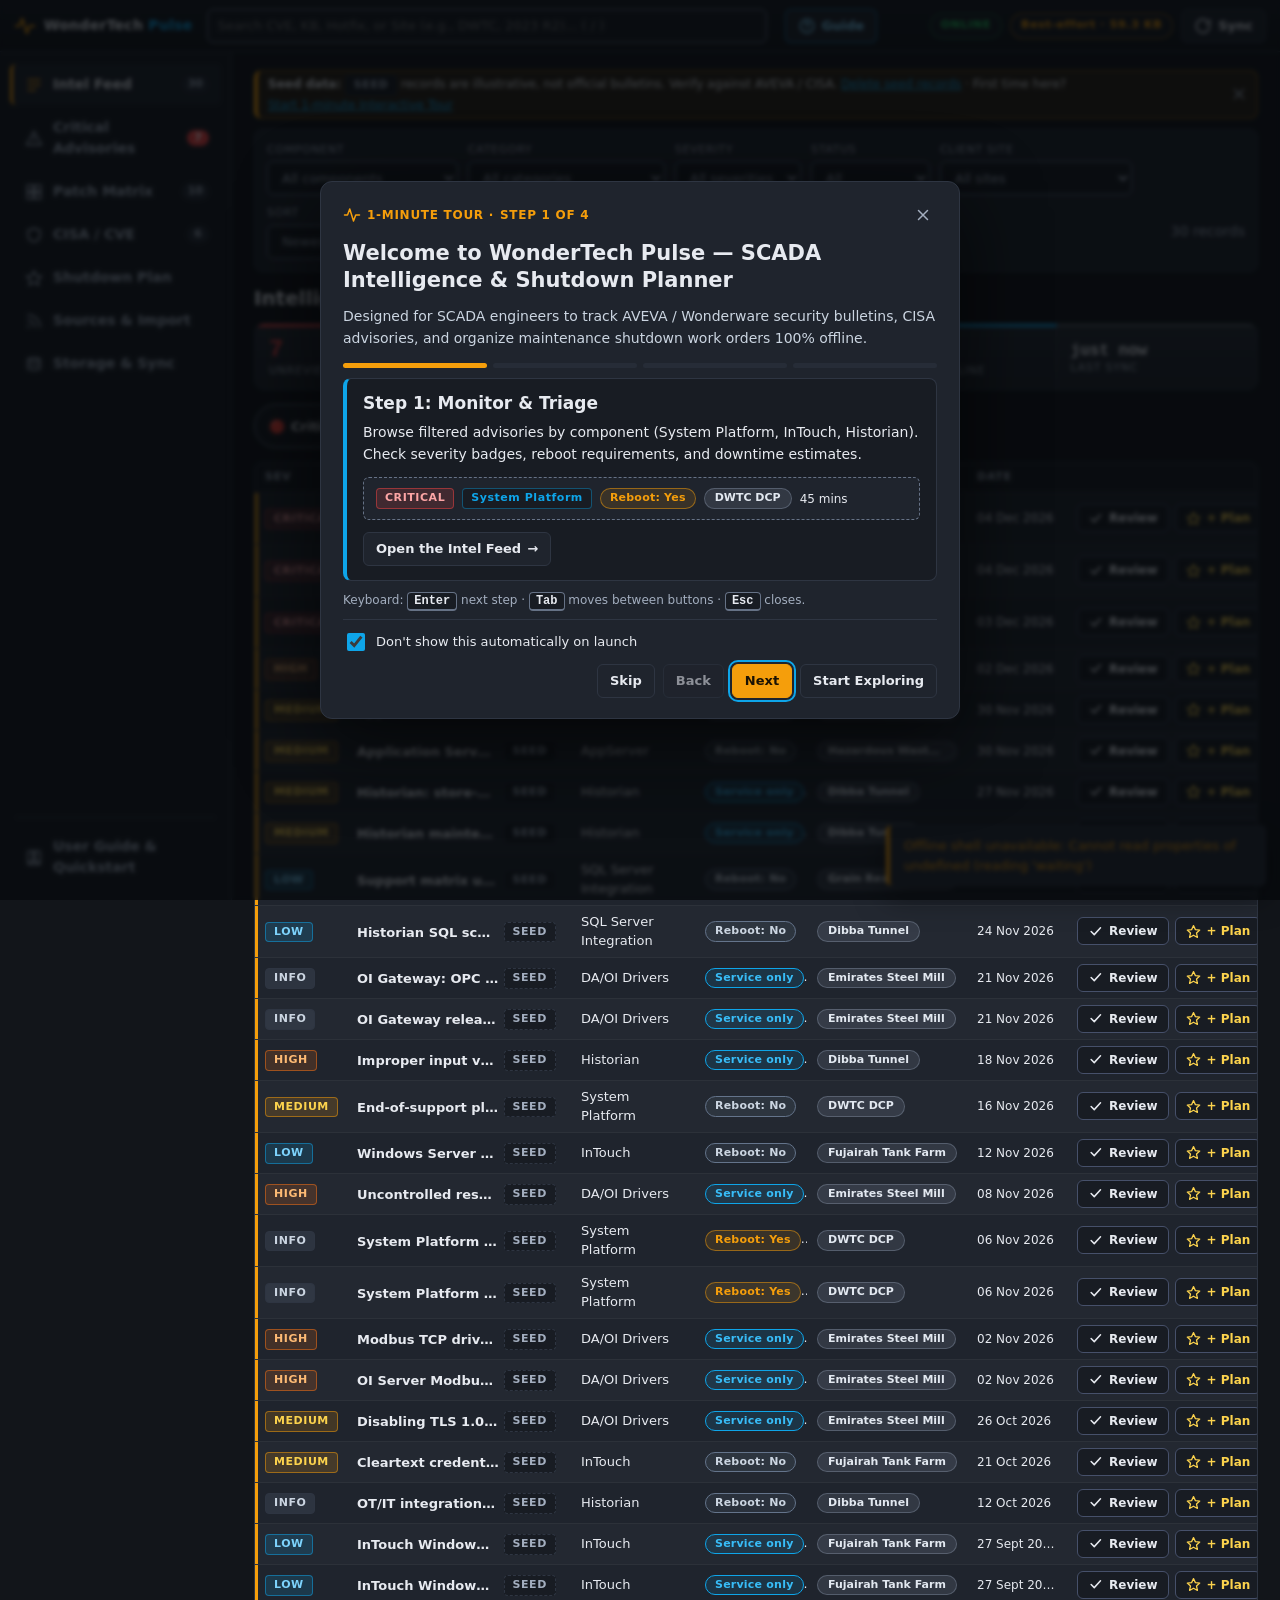
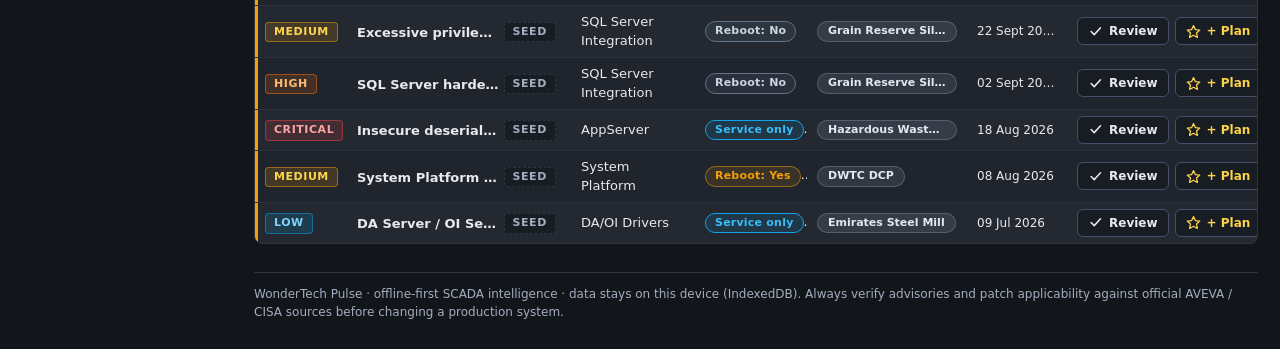
==== commit 0fb61bf4: "Add files via upload" ====
--- a/index.html
+++ b/index.html
@@ -38,7 +38,8 @@
     <symbol id="i-plus" viewBox="0 0 24 24"><path d="M12 5v14M5 12h14" fill="none" stroke="currentColor" stroke-width="2" stroke-linecap="round"/></symbol>
     <symbol id="i-file" viewBox="0 0 24 24"><path d="M6 2h9l5 5v15H6zM14 2v6h6" fill="none" stroke="currentColor" stroke-width="2" stroke-linejoin="round"/></symbol>
     <symbol id="i-install" viewBox="0 0 24 24"><path d="M12 3v10M8 9l4 4 4-4M5 17v3h14v-3" fill="none" stroke="currentColor" stroke-width="2" stroke-linecap="round" stroke-linejoin="round"/></symbol>
-    <symbol id="i-help" viewBox="0 0 24 24"><circle cx="12" cy="12" r="9" fill="none" stroke="currentColor" stroke-width="2"/><path d="M9.5 9.6a2.5 2.5 0 1 1 3.6 2.2c-.7.4-1.1.9-1.1 1.8M12 17v.01" fill="none" stroke="currentColor" stroke-width="2" stroke-linecap="round"/></symbol>
+    <symbol id="i-book" viewBox="0 0 24 24"><path d="M4 5.5C4 4.7 4.7 4 5.5 4H11v15H5.5C4.7 19 4 19.7 4 20.5V5.5zM20 5.5c0-.8-.7-1.5-1.5-1.5H13v15h5.5c.8 0 1.5.7 1.5 1.5V5.5zM4 20.5C4 21.3 4.7 22 5.5 22H11M20 20.5c0 .8-.7 1.5-1.5 1.5H13" fill="none" stroke="currentColor" stroke-width="2" stroke-linejoin="round" stroke-linecap="round"/></symbol>
+    <symbol id="i-help"viewBox="0 0 24 24"><circle cx="12" cy="12" r="9" fill="none" stroke="currentColor" stroke-width="2"/><path d="M9.5 9.6a2.5 2.5 0 1 1 3.6 2.2c-.7.4-1.1.9-1.1 1.8M12 17v.01" fill="none" stroke="currentColor" stroke-width="2" stroke-linecap="round"/></symbol>
   </defs>
 </svg>
 
@@ -50,7 +51,7 @@
     <span class="tb-title">WonderTech <b>Pulse</b></span>
   </div>
   <div class="tb-search no-drag">
-    <input id="q" type="search" placeholder="Search CVE, KB, component, version…  ( / )" aria-label="Search all records" autocomplete="off" spellcheck="false">
+    <input id="q" type="search" placeholder="Search CVE, KB, Hotfix, or Site (e.g., DWTC, 2023 R2)... ( / )" aria-label="Search all records" autocomplete="off" spellcheck="false">
   </div>
   <button id="btnGuide" class="btn no-drag" data-action="open-tour" type="button" aria-label="Open application user guide and interactive tour"><svg class="i" aria-hidden="true"><use href="#i-help"/></svg><span class="btn-label">Guide</span></button>
   <div class="tb-actions no-drag">
@@ -70,7 +71,8 @@
     <a href="#/flagged" data-view="flagged"><svg class="i" aria-hidden="true"><use href="#i-star"/></svg><span class="nav-label">Shutdown Plan</span><span class="count count-amber" data-count="flagged">0</span></a>
     <a href="#/sources" data-view="sources"><svg class="i" aria-hidden="true"><use href="#i-rss"/></svg><span class="nav-label">Sources &amp; Import</span></a>
     <a href="#/storage" data-view="storage"><svg class="i" aria-hidden="true"><use href="#i-db"/></svg><span class="nav-label">Storage &amp; Sync</span></a>
-    <a href="#/guide" data-view="guide" class="nav-guide"><span class="nav-emoji" aria-hidden="true">📖</span><span class="nav-label">User Guide &amp; Quickstart</span></a>
+    <div class="nav-sep" role="separator"></div>
+    <a href="#/guide" data-view="guide" class="nav-guide"><svg class="i" aria-hidden="true"><use href="#i-book"/></svg><span class="nav-label">User Guide &amp; Quickstart</span></a>
   </nav>
 
   <main id="main">
@@ -167,7 +169,7 @@
     <label class="field">Keyword filter (optional, regex — keep only matching items)
       <input id="feedFilter" type="text" placeholder="aveva|wonderware|intouch" maxlength="200">
     </label>
-    <p class="muted small">Browsers only allow feeds that send CORS headers. If a source is blocked, configure a CORS proxy prefix under Sources &amp; Import → Settings, or import the feed file manually.</p>
+    <p class="muted small">Some public sources cannot be read directly from a browser. If a source is blocked, set an intranet proxy address under Sources &amp; Import → Settings, or import the feed file manually.</p>
     <div class="dlg-actions">
       <button class="btn btn-accent" type="submit">Test &amp; add feed</button>
       <button class="btn ghost" type="button" data-action="close-dialog">Cancel</button>
--- a/css/styles.css
+++ b/css/styles.css
@@ -471,8 +471,6 @@
 
 #btnGuide { margin-left: 4px; border-color: rgba(14, 165, 233, .6); color: #7DD3FC; }
 #btnGuide:hover { background: rgba(14, 165, 233, .14); }
-.nav .nav-guide { margin-top: auto; border-top: 1px solid var(--line); border-radius: 0 0 6px 6px; padding-top: 12px; }
-.nav-emoji { width: 18px; text-align: center; font-size: 16px; line-height: 1; flex: none; }
 
 /* Tooltip */
 #wtpTip { position: fixed; z-index: 1000; max-width: 280px; padding: 6px 10px; border-radius: 6px; font-size: 12px; line-height: 1.4; font-weight: 600;
@@ -521,4 +519,56 @@
 details:first-of-type { border-top: 0; }
 summary { cursor: pointer; font-weight: 600; padding: 8px 0; }
 details p { margin: 0 0 10px; color: #CBD5E1; line-height: 1.6; max-width: 80ch; }
-@media (max-width: 900px) { .nav .nav-guide { margin-top: 0; border-top: 0; padding-top: 6px; } .nav-emoji { width: auto; } }
+
+/* ======================================================================
+   v1.5 — sidebar guide item, patch matrix, quick filter chips
+   ====================================================================== */
+.nav .nav-sep { height: 1px; margin: auto 6px 6px; background: var(--line); flex: none; }
+.nav a .i { flex: none; width: 18px; height: 18px; }
+.nav .nav-guide { margin-top: 0; }
+.nav .nav-guide:hover .i { color: var(--cyan); }
+@media (max-width: 900px) { .nav .nav-sep { width: 1px; height: auto; margin: 4px 4px; align-self: stretch; } }
+
+/* Quick filter chips */
+.chip-row { display: flex; flex-wrap: wrap; gap: 8px; margin: 0 0 14px; }
+.qchip { display: inline-flex; align-items: center; gap: 6px; min-height: 44px; padding: 0 14px; border-radius: 999px; cursor: pointer;
+  border: 1px solid var(--ctl-border, #667286); background: var(--panel-2); color: var(--text); font-size: 13px; font-weight: 600; }
+.qchip:hover { background: var(--panel-3); }
+.qchip.on { background: rgba(245, 158, 11, .16); border-color: var(--amber); color: #FCD34D; }
+.qchip.on::after { content: "✓"; font-weight: 800; }
+
+/* Version pills: dark slate, white monospace */
+.vpill { display: inline-block; margin: 1px 4px 1px 0; padding: 2px 8px; border-radius: 4px; background: #1E293B; border: 1px solid #475569;
+  color: #fff; font: 600 12px/1.5 var(--mono); white-space: nowrap; }
+.vpill.vfix { background: #0F3D2E; border-color: #15803D; }
+.vpill.vmore { background: transparent; color: var(--muted); border-style: dashed; }
+
+/* Compatibility quick-check */
+.compat { margin: 0 0 16px; }
+.compat h2 { font-size: 15px; margin-bottom: 8px; }
+.compat-table { min-width: 640px; }
+.compat-table th[scope="row"] { font-size: 13px; text-transform: none; letter-spacing: 0; color: var(--text); background: var(--panel-2); position: static; white-space: nowrap; }
+.compat-note { margin: -8px 0 0; }
+.cc { display: inline-block; padding: 2px 10px; border-radius: 999px; font-size: 12px; font-weight: 700; white-space: nowrap; }
+.cc-ok { background: rgba(34, 197, 94, .14); color: #4ADE80; border: 1px solid rgba(34, 197, 94, .5); }
+.cc-warn { background: rgba(245, 158, 11, .14); color: #FBBF24; border: 1px solid rgba(245, 158, 11, .55); }
+
+/* Component accordion */
+.acc-tools { display: flex; flex-wrap: wrap; align-items: center; gap: 8px; margin: 0 0 10px; }
+.acc { border: 1px solid var(--line); border-radius: var(--radius); background: var(--panel); margin-bottom: 12px; overflow: hidden; }
+.acc-h { font-size: 15px; }
+.acc-btn { display: flex; align-items: center; gap: 10px; width: 100%; min-height: 44px; padding: 8px 14px; border: 0; background: var(--panel-3);
+  color: var(--text); font-size: 15px; font-weight: 700; text-align: left; cursor: pointer; border-left: 4px solid var(--cyan); }
+.acc-btn:hover { background: #2F3644; }
+.acc-name { flex: none; }
+.acc-count { font-weight: 700; }
+.acc-arrow { margin-left: auto; color: var(--amber); font-size: 14px; }
+.acc-body .table-wrap { margin: 0; border: 0; border-radius: 0; }
+.matrix-table { font-size: 12.5px; }
+.matrix-table td, .matrix-table th { padding: 6px 10px; }
+.matrix-table tbody tr:nth-child(even) { background: rgba(255, 255, 255, .02); }
+.matrix-table tbody tr:hover { background: rgba(14, 165, 233, .08); }
+.matrix-table { min-width: 1080px; }
+.matrix-table td:first-child { min-width: 260px; }
+.matrix-table td:nth-child(5) { white-space: nowrap; }
+.matrix-table td:nth-child(10) { white-space: nowrap; }
